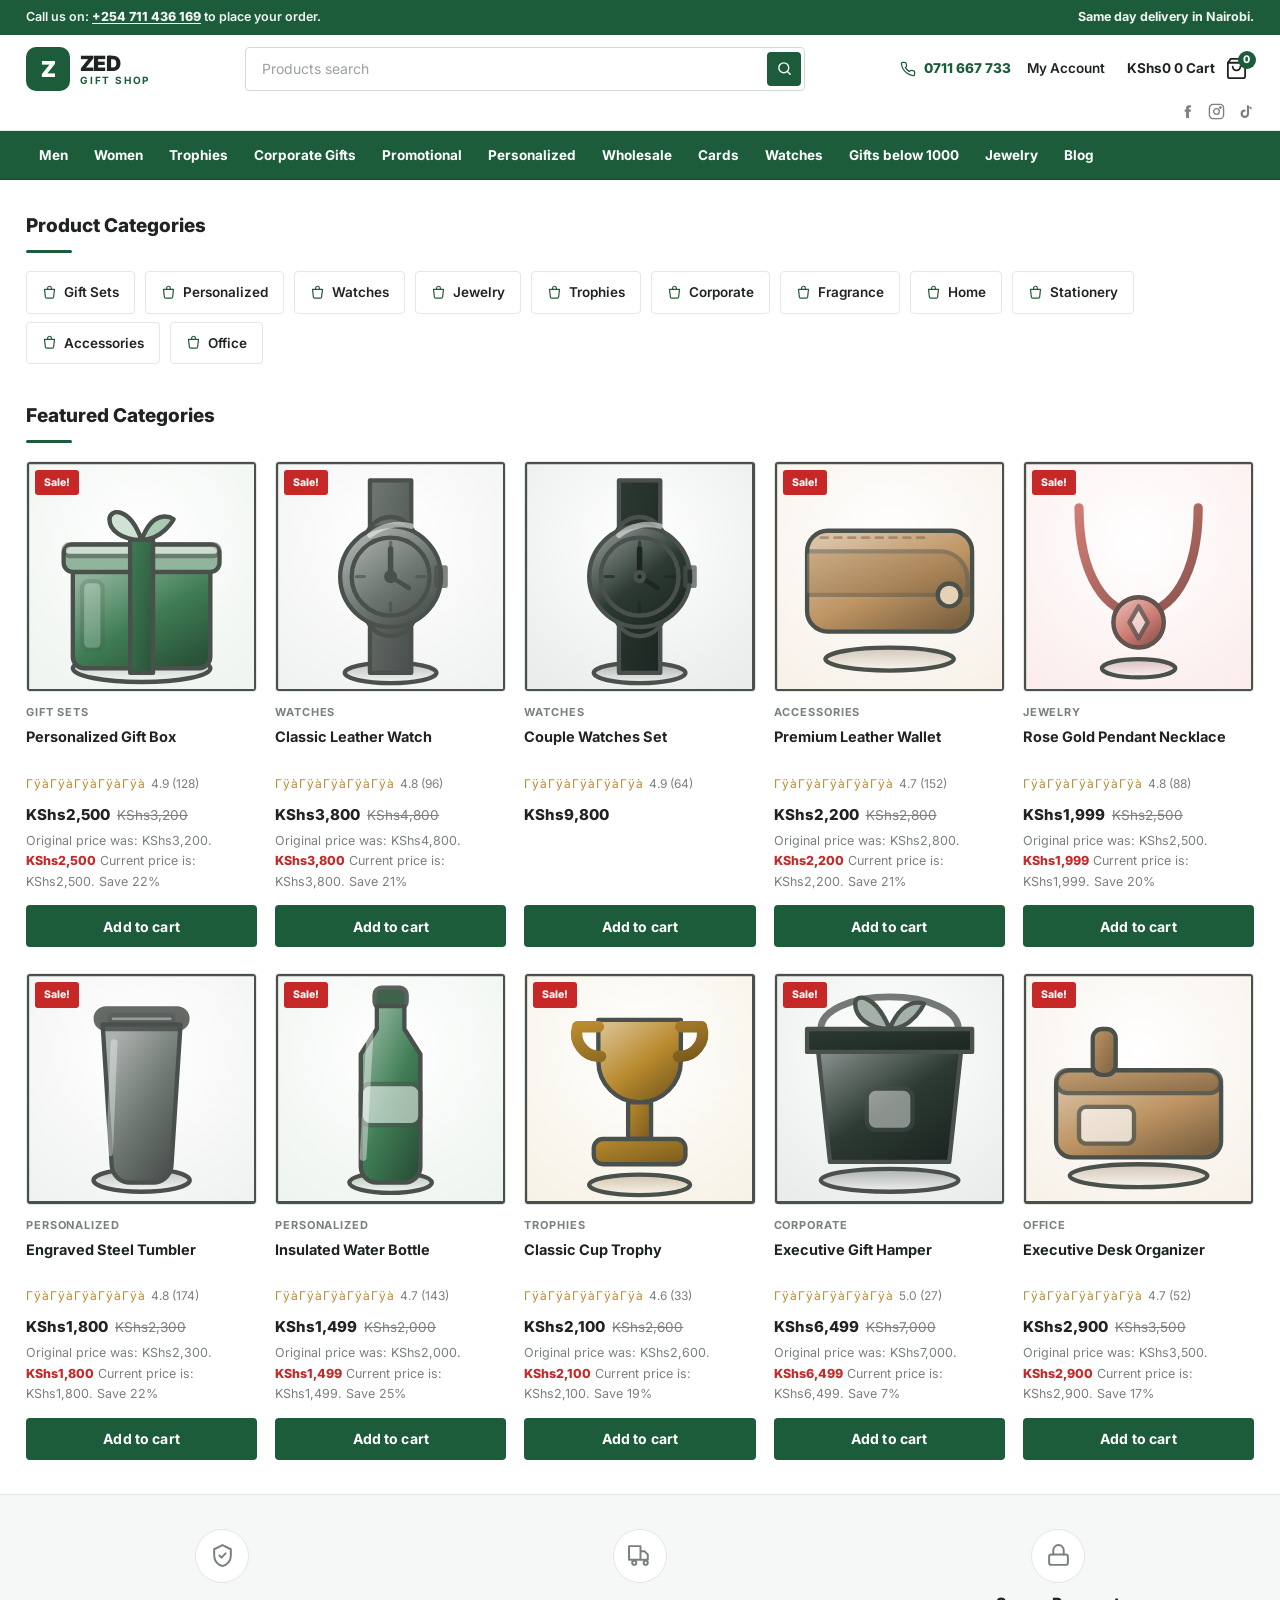
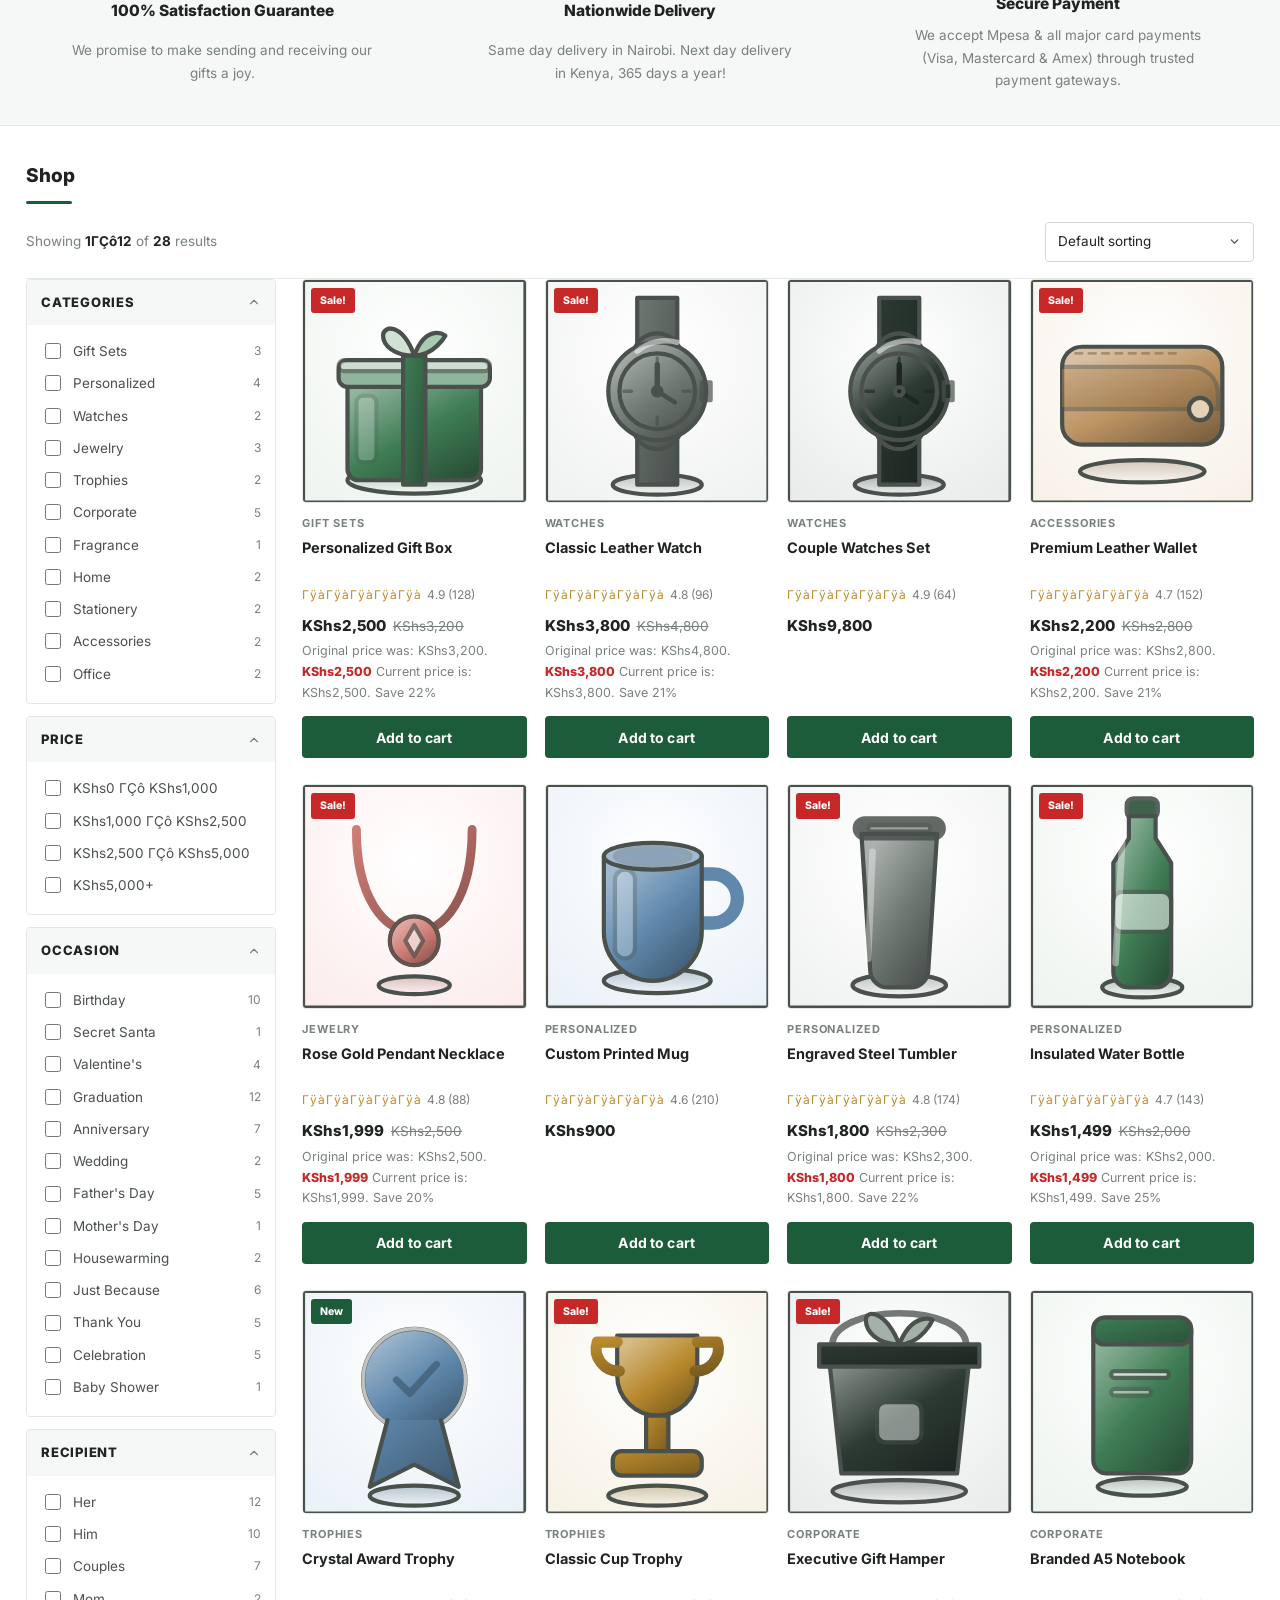
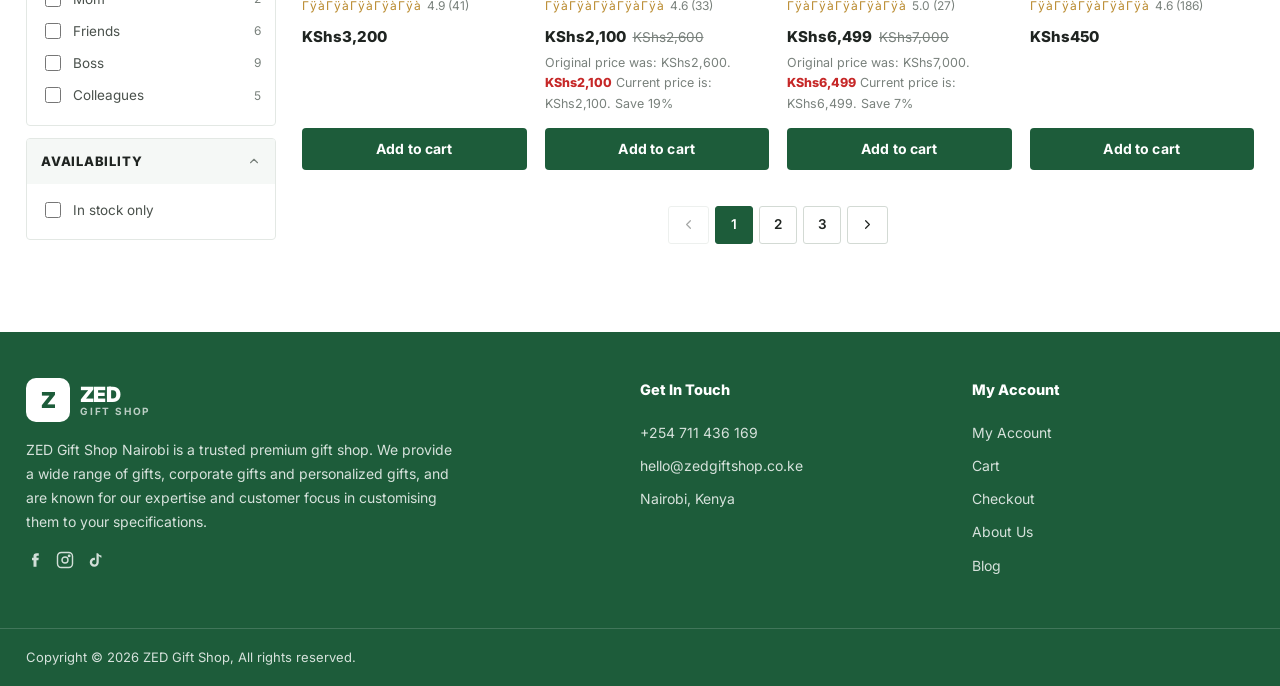
==== index.html @ b7de0ba3 "ZED Gift Shop storefront Static storefront modelled on riogiftshop.com's layout and shopping experie" ====
﻿<!doctype html>
<html lang="en-KE">
<head>
<meta charset="utf-8">
<meta name="viewport" content="width=device-width, initial-scale=1, viewport-fit=cover">
<meta name="theme-color" content="#1d5c3a">
<title>ZED Gift Shop | Gifts That Mean More. | Nairobi Kenya</title>
<meta name="description" content="ZED Gift Shop — premium birthday, wedding, graduation and corporate gifts in Nairobi. Same-day Nairobi delivery, personalized gifts, watches, jewelry and trophies. Easy M-Pesa checkout.">
<meta name="keywords" content="gift shop Kenya, gifts Nairobi, personalized gifts Kenya, birthday gifts Nairobi, corporate gifts Kenya, same-day gifts Nairobi, graduation gifts Kenya, watches Kenya">
<meta name="robots" content="index, follow">
<link rel="canonical" href="https://zedfelix.github.io/zed-gift-shop/">

<meta property="og:type" content="website">
<meta property="og:site_name" content="ZED Gift Shop">
<meta property="og:title" content="ZED Gift Shop | Gifts That Mean More.">
<meta property="og:description" content="Premium gifts for every occasion. Same-day Nairobi delivery, nationwide Kenya delivery, M-Pesa checkout.">
<meta property="og:url" content="https://zedfelix.github.io/zed-gift-shop/">
<meta name="twitter:card" content="summary_large_image">
<meta name="twitter:title" content="ZED Gift Shop | Gifts That Mean More.">
<meta name="twitter:description" content="Premium gifts for every occasion. Same-day Nairobi delivery, nationwide Kenya delivery.">

<link rel="icon" href="data:image/svg+xml,%3Csvg xmlns='http://www.w3.org/2000/svg' viewBox='0 0 64 64'%3E%3Crect width='64' height='64' rx='12' fill='%231d5c3a'/%3E%3Ctext x='32' y='45' font-family='Inter,sans-serif' font-size='34' font-weight='900' fill='%23fff' text-anchor='middle'%3EZ%3C/text%3E%3C/svg%3E">

<script type="application/ld+json">
{
  "@context": "https://schema.org",
  "@type": "Store",
  "name": "ZED Gift Shop",
  "description": "Premium gift shop in Nairobi, Kenya offering birthday, wedding, graduation, corporate and personalized gifts.",
  "url": "https://zedfelix.github.io/zed-gift-shop/",
  "telephone": "+254711436169",
  "email": "hello@zedgiftshop.co.ke",
  "priceRange": "KShs",
  "currenciesAccepted": "KES",
  "paymentAccepted": "M-Pesa, Visa, Mastercard, American Express",
  "address": { "@type": "PostalAddress", "addressLocality": "Nairobi", "addressCountry": "KE" },
  "areaServed": "Kenya",
  "sameAs": [
    "https://www.facebook.com/zedgiftshop",
    "https://www.instagram.com/zedgiftshop",
    "https://www.tiktok.com/@zedgiftshop"
  ]
}
</script>

<link rel="preconnect" href="https://fonts.googleapis.com">
<link rel="preconnect" href="https://fonts.gstatic.com" crossorigin>
<link rel="stylesheet" href="https://fonts.googleapis.com/css2?family=Inter:wght@400;500;600;700;800;900&display=swap">
<link rel="stylesheet" href="zed.css">
</head>
<body>

<a class="skip" href="#main">Skip to content</a>

<!-- ══════════ TOP BAR ══════════ -->
<div class="topbar">
  <div class="topbar__in">
    <p class="topbar__l">Call us on: <a href="tel:+254711436169">+254 711 436 169</a> to place your order.</p>
    <p class="topbar__l topbar__l--r">Same day delivery in Nairobi.</p>
  </div>
</div>

<!-- ══════════ HEADER ══════════ -->
<header class="hdr" id="hdr">
  <div class="hdr__in">
    <a class="logo" href="#main" aria-label="ZED Gift Shop home">
      <span class="logo__mk" aria-hidden="true">Z</span>
      <span class="logo__tx"><b>ZED</b><i>Gift Shop</i></span>
    </a>

    <form class="srch" id="srchForm" role="search" autocomplete="off">
      <label class="sr-only" for="srch">Search products</label>
      <input class="srch__i" id="srch" type="search" placeholder="Products search" aria-expanded="false" aria-controls="sug" role="combobox" aria-autocomplete="list">
      <button class="srch__b" type="submit" aria-label="Search">
        <svg viewBox="0 0 24 24" aria-hidden="true"><circle cx="11" cy="11" r="7"/><path d="m20 20-3.2-3.2"/></svg>
      </button>
      <div class="sug" id="sug" role="listbox" aria-label="Search suggestions"></div>
    </form>

    <div class="hdr__act">
      <a class="hdr__tel" href="tel:+254711436169">
        <svg viewBox="0 0 24 24" aria-hidden="true"><path d="M22 16.9v3a2 2 0 0 1-2.2 2 19.8 19.8 0 0 1-8.6-3.1 19.5 19.5 0 0 1-6-6A19.8 19.8 0 0 1 2.1 4.2 2 2 0 0 1 4.1 2h3a2 2 0 0 1 2 1.7c.1 1 .4 1.9.7 2.8a2 2 0 0 1-.5 2.1L8.1 9.9a16 16 0 0 0 6 6l1.3-1.3a2 2 0 0 1 2.1-.4c.9.3 1.8.6 2.8.7a2 2 0 0 1 1.7 2Z"/></svg>
        <span>0711 667 733</span>
      </a>
      <a class="hdr__acc" href="#account">My Account</a>
      <button class="hdr__cart" id="cartBtn" type="button" aria-label="Open cart">
        <span class="hdr__cart-t"><span id="cartCur">KShs0</span>&nbsp;<span id="cartNum">0</span>&nbsp;Cart</span>
        <span class="hdr__cart-i">
          <svg viewBox="0 0 24 24" aria-hidden="true"><path d="M6 2 3 6v14a2 2 0 0 0 2 2h14a2 2 0 0 0 2-2V6l-3-4Z"/><path d="M3 6h18"/><path d="M16 10a4 4 0 0 1-8 0"/></svg>
          <span class="dot" id="cartDot">0</span>
        </span>
      </button>
      <button class="burger" id="burger" type="button" aria-label="Open menu" aria-expanded="false" aria-controls="drw">
        <svg viewBox="0 0 24 24" aria-hidden="true"><path d="M3 6h18M3 12h18M3 18h18"/></svg>
      </button>
    </div>
  </div>

  <div class="soc">
    <a href="https://www.facebook.com/zedgiftshop" target="_blank" rel="noopener noreferrer" aria-label="Facebook">
      <svg viewBox="0 0 24 24" aria-hidden="true"><path d="M14 9V7.5c0-.8.2-1.2 1.4-1.2H17V3h-2.6C11.2 3 10 4.4 10 6.8V9H8v3.4h2V21h4v-8.6h2.6L17 9Z"/></svg>
    </a>
    <a href="https://www.instagram.com/zedgiftshop" target="_blank" rel="noopener noreferrer" aria-label="Instagram">
      <svg viewBox="0 0 24 24" aria-hidden="true"><rect x="2" y="2" width="20" height="20" rx="5"/><circle cx="12" cy="12" r="4"/><circle cx="17.5" cy="6.5" r="1"/></svg>
    </a>
    <a href="https://www.tiktok.com/@zedgiftshop" target="_blank" rel="noopener noreferrer" aria-label="TikTok">
      <svg viewBox="0 0 24 24" aria-hidden="true"><path d="M16 3a5 5 0 0 0 4.6 3.1v3A8 8 0 0 1 17 6.3V15a6 6 0 1 1-6-6c.3 0 .6 0 .9.1v3.1A2.9 2.9 0 1 0 14 15V3Z"/></svg>
    </a>
  </div>
</header>

<!-- ══════════ NAVIGATION + MEGA MENUS ══════════ -->
<nav class="nav" aria-label="Primary"><div class="nav__in" id="navIn"></div></nav>

<!-- ══════════ MOBILE DRAWER ══════════ -->
<div class="veil" id="veil"></div>
<aside class="drw" id="drw" aria-label="Menu" aria-hidden="true">
  <div class="drw__hd">
    <span class="logo"><span class="logo__mk" aria-hidden="true">Z</span><span class="logo__tx"><b>ZED</b><i>Gift Shop</i></span></span>
    <button class="xbtn" id="drwClose" type="button" aria-label="Close menu"><svg viewBox="0 0 24 24" aria-hidden="true"><path d="M18 6 6 18M6 6l12 12"/></svg></button>
  </div>
  <div class="drw__bd">
    <form class="drw__s" id="drwSrch" role="search" autocomplete="off">
      <input id="drwSrchI" type="search" placeholder="Products search" aria-label="Search products">
      <button type="submit" aria-label="Search"><svg viewBox="0 0 24 24" aria-hidden="true"><circle cx="11" cy="11" r="7"/><path d="m20 20-3.2-3.2"/></svg></button>
    </form>
    <div id="drwNav"></div>
  </div>
</aside>

<main id="main">

  <!-- ══════════ PRODUCT CATEGORIES ══════════ -->
  <section class="wrap cats" aria-labelledby="catsH">
    <h1 class="ttl" id="catsH">Product Categories</h1>
    <ul class="cats__l" id="catList"></ul>
  </section>

  <!-- ══════════ FEATURED CATEGORIES ══════════ -->
  <section class="wrap feat" aria-labelledby="featH">
    <h2 class="ttl" id="featH">Featured Categories</h2>
    <div class="pgrid pgrid--feat" id="featGrid"></div>
  </section>

  <!-- ══════════ VALUE PROPS ══════════ -->
  <section class="props" aria-label="Why shop with ZED">
    <ul class="props__in">
      <li>
        <span class="props__i"><svg viewBox="0 0 24 24" aria-hidden="true"><path d="M12 2 4 6v6c0 5 3.4 9.4 8 10 4.6-.6 8-5 8-10V6Z"/><path d="m9 12 2 2 4-4"/></svg></span>
        <b>100% Satisfaction Guarantee</b>
        <span>We promise to make sending and receiving our gifts a joy.</span>
      </li>
      <li>
        <span class="props__i"><svg viewBox="0 0 24 24" aria-hidden="true"><path d="M1 3h11v13H1zM12 8h4l3 3v5h-7z"/><circle cx="6" cy="19" r="2"/><circle cx="17" cy="19" r="2"/></svg></span>
        <b>Nationwide Delivery</b>
        <span>Same day delivery in Nairobi. Next day delivery in Kenya, 365 days a year!</span>
      </li>
      <li>
        <span class="props__i"><svg viewBox="0 0 24 24" aria-hidden="true"><rect x="3" y="11" width="18" height="10" rx="2"/><path d="M7 11V7a5 5 0 0 1 10 0v4"/></svg></span>
        <b>Secure Payment</b>
        <span>We accept Mpesa &amp; all major card payments (Visa, Mastercard &amp; Amex) through trusted payment gateways.</span>
      </li>
    </ul>
  </section>

  <!-- ══════════ SHOP / CATALOGUE ══════════ -->
  <section class="wrap shop" id="shop" aria-labelledby="shopH">
    <h2 class="ttl" id="shopH">Shop</h2>

    <div class="toolbar">
      <p class="toolbar__c" id="cnt" aria-live="polite">Loading…</p>
      <div class="toolbar__r">
        <label class="sr-only" for="sort">Sort products</label>
        <select class="sel" id="sort">
          <option value="featured">Default sorting</option>
          <option value="popularity">Sort by popularity</option>
          <option value="rating">Sort by average rating</option>
          <option value="new">Sort by latest</option>
          <option value="price-asc">Sort by price: low to high</option>
          <option value="price-desc">Sort by price: high to low</option>
        </select>
      </div>
    </div>

    <div class="shop__b">
      <aside class="side" id="side" aria-label="Product filters"></aside>
      <div class="shop__g">
        <div class="chips" id="chips"></div>
        <div class="pgrid" id="grid" aria-busy="true">
          <div class="sk"></div><div class="sk"></div><div class="sk"></div><div class="sk"></div>
        </div>
        <p class="none" id="none" hidden>No products were found matching your selection.</p>
        <nav class="pager" id="pager" aria-label="Pagination"></nav>
      </div>
    </div>
  </section>
</main>

<!-- ══════════ FOOTER ══════════ -->
<footer class="ftr" id="account">
  <div class="wrap ftr__in">
    <div class="ftr__brand">
      <span class="logo logo--lt"><span class="logo__mk" aria-hidden="true">Z</span><span class="logo__tx"><b>ZED</b><i>Gift Shop</i></span></span>
      <p>ZED Gift Shop Nairobi is a trusted premium gift shop. We provide a wide range of gifts, corporate gifts and personalized gifts, and are known for our expertise and customer focus in customising them to your specifications.</p>
      <div class="ftr__soc">
        <a href="https://www.facebook.com/zedgiftshop" target="_blank" rel="noopener noreferrer" aria-label="Facebook"><svg viewBox="0 0 24 24" aria-hidden="true"><path d="M14 9V7.5c0-.8.2-1.2 1.4-1.2H17V3h-2.6C11.2 3 10 4.4 10 6.8V9H8v3.4h2V21h4v-8.6h2.6L17 9Z"/></svg></a>
        <a href="https://www.instagram.com/zedgiftshop" target="_blank" rel="noopener noreferrer" aria-label="Instagram"><svg viewBox="0 0 24 24" aria-hidden="true"><rect x="2" y="2" width="20" height="20" rx="5"/><circle cx="12" cy="12" r="4"/><circle cx="17.5" cy="6.5" r="1"/></svg></a>
        <a href="https://www.tiktok.com/@zedgiftshop" target="_blank" rel="noopener noreferrer" aria-label="TikTok"><svg viewBox="0 0 24 24" aria-hidden="true"><path d="M16 3a5 5 0 0 0 4.6 3.1v3A8 8 0 0 1 17 6.3V15a6 6 0 1 1-6-6c.3 0 .6 0 .9.1v3.1A2.9 2.9 0 1 0 14 15V3Z"/></svg></a>
      </div>
    </div>

    <div class="ftr__col">
      <h3>Get In Touch</h3>
      <ul>
        <li><a href="tel:+254711436169">+254 711 436 169</a></li>
        <li><a href="mailto:hello@zedgiftshop.co.ke">hello@zedgiftshop.co.ke</a></li>
        <li>Nairobi, Kenya</li>
      </ul>
    </div>

    <div class="ftr__col">
      <h3>My Account</h3>
      <ul>
        <li><a href="#account">My Account</a></li>
        <li><a href="#shop" data-open="cart">Cart</a></li>
        <li><a href="#checkout">Checkout</a></li>
        <li><a href="#about">About Us</a></li>
        <li><a href="#blog">Blog</a></li>
      </ul>
    </div>
  </div>
  <div class="wrap ftr__bot">
    <p>Copyright © 2026 ZED Gift Shop, All rights reserved.</p>
  </div>
</footer>

<!-- ══════════ CART ══════════ -->
<div class="veil" id="cVeil"></div>
<aside class="pnl" id="cart" aria-label="Shopping cart" aria-hidden="true">
  <div class="pnl__hd"><h2>Your cart <span id="cartHd">0</span></h2>
    <button class="xbtn" id="cartClose" type="button" aria-label="Close cart"><svg viewBox="0 0 24 24" aria-hidden="true"><path d="M18 6 6 18M6 6l12 12"/></svg></button>
  </div>
  <div class="pnl__bd" id="cartBody"></div>
  <div class="pnl__ft" id="cartFoot" hidden>
    <dl class="sum">
      <div><dt>Subtotal</dt><dd id="sSub">KShs0</dd></div>
      <div><dt>Delivery</dt><dd id="sDel">—</dd></div>
      <div><dt>Total</dt><dd id="sTot">KShs0</dd></div>
    </dl>
    <a class="abtn abtn--full" href="#checkout" id="toCheckout">Proceed to checkout</a>
  </div>
</aside>

<!-- ══════════ WISHLIST ══════════ -->
<aside class="pnl" id="wishPanel" aria-label="Wishlist" aria-hidden="true">
  <div class="pnl__hd"><h2>Wishlist <span id="wishHd">0</span></h2>
    <button class="xbtn" id="wishClose" type="button" aria-label="Close wishlist"><svg viewBox="0 0 24 24" aria-hidden="true"><path d="M18 6 6 18M6 6l12 12"/></svg></button>
  </div>
  <div class="pnl__bd" id="wishBody"></div>
</aside>

<!-- ══════════ QUICK VIEW ══════════ -->
<div class="modal" id="modal" role="dialog" aria-modal="true" aria-labelledby="pvH" aria-hidden="true">
  <div class="modal__v" data-x></div>
  <div class="modal__b">
    <button class="xbtn modal__x" type="button" data-x aria-label="Close"><svg viewBox="0 0 24 24" aria-hidden="true"><path d="M18 6 6 18M6 6l12 12"/></svg></button>
    <div id="pv"></div>
  </div>
</div>

<button class="fab" id="fab" type="button">
  <svg viewBox="0 0 24 24" aria-hidden="true"><path d="M6 2 3 6v14a2 2 0 0 0 2 2h14a2 2 0 0 0 2-2V6l-3-4Z"/><path d="M3 6h18"/><path d="M16 10a4 4 0 0 1-8 0"/></svg>
  <span id="fabTxt">Cart</span>
</button>

<nav class="tabs" aria-label="Quick navigation">
  <a class="tabs__i is-on" href="#shop">
    <svg viewBox="0 0 24 24" aria-hidden="true"><path d="M6 2 3 6v14a2 2 0 0 0 2 2h14a2 2 0 0 0 2-2V6l-3-4Z"/><path d="M3 6h18"/><path d="M16 10a4 4 0 0 1-8 0"/></svg>Shop
  </a>
  <button class="tabs__i" id="tabFind" type="button">
    <svg viewBox="0 0 24 24" aria-hidden="true"><circle cx="11" cy="11" r="7"/><path d="m20 20-3.2-3.2"/></svg>Search
  </button>
  <button class="tabs__i" id="tabWish" type="button">
    <svg viewBox="0 0 24 24" aria-hidden="true"><path d="M20.8 5.6a5 5 0 0 0-7.1 0L12 7.3l-1.7-1.7a5 5 0 1 0-7.1 7.1l8.8 8.8 8.8-8.8a5 5 0 0 0 0-7.1Z"/></svg>Wishlist
    <span class="tabs__n" id="tabWishN" hidden>0</span>
  </button>
  <button class="tabs__i" id="tabCart" type="button">
    <svg viewBox="0 0 24 24" aria-hidden="true"><path d="M6 2 3 6v14a2 2 0 0 0 2 2h14a2 2 0 0 0 2-2V6l-3-4Z"/><path d="M3 6h18"/><path d="M16 10a4 4 0 0 1-8 0"/></svg>Cart
    <span class="tabs__n" id="tabCartN" hidden>0</span>
  </button>
</nav>

<div class="toasts" id="toasts" aria-live="polite"></div>

<script src="zed.js" defer></script>
</body>
</html>
---- zed.css ----
﻿/* ==========================================================================
   ZED GIFT SHOP — storefront
   Layout and shopping experience modelled on riogiftshop.com.
   ZED keeps its own logo, name, palette and product data.
   ========================================================================== */

/* ---------- TOKENS ------------------------------------------------------ */
:root {
  --green: #1d5c3a;
  --green-d: #164a2e;
  --ink: #1f2421;
  --body: #4a514c;
  --muted: #79817c;
  --line: #e3e8e4;
  --line-2: #d3dad4;
  --bg: #ffffff;
  --soft: #f5f8f6;
  --sale: #c62828;
  --gold: #b98a2e;

  --gut: 26px;
  --max: 1500px;
  --t: 190ms cubic-bezier(0.16, 1, 0.3, 1);
}

/* ---------- BASE -------------------------------------------------------- */
*, *::before, *::after { box-sizing: border-box; }
html { scroll-behavior: smooth; scroll-padding-top: 120px; -webkit-text-size-adjust: 100%; }
body {
  margin: 0; background: var(--bg); color: var(--body);
  font-family: Inter, "Segoe UI", system-ui, -apple-system, sans-serif;
  font-size: 15px; line-height: 1.65;
  -webkit-font-smoothing: antialiased; -moz-osx-font-smoothing: grayscale;
  overflow-x: hidden;
}
body.lock { overflow: hidden; }
svg { display: block; fill: none; stroke: currentColor; stroke-width: 1.9; stroke-linecap: round; stroke-linejoin: round; }
button, input, select { font: inherit; color: inherit; }
button { cursor: pointer; border: 0; background: none; }
a { color: inherit; text-decoration: none; }
ul, ol { margin: 0; padding: 0; list-style: none; }
h1, h2, h3, p, dl, dd { margin: 0; }
img { max-width: 100%; display: block; }
[hidden] { display: none !important; }

:focus-visible { outline: 2px solid var(--green); outline-offset: 2px; }
.sr-only { position: absolute; width: 1px; height: 1px; padding: 0; margin: -1px; overflow: hidden; clip: rect(0 0 0 0); white-space: nowrap; border: 0; }
.skip { position: fixed; left: 12px; top: -80px; z-index: 300; background: var(--green); color: #fff; padding: 11px 18px; border-radius: 0 0 6px 6px; font-weight: 700; transition: top var(--t); }
.skip:focus { top: 0; }

.wrap { width: 100%; max-width: var(--max); margin-inline: auto; padding-inline: var(--gut); }

.ttl { font-size: 19px; font-weight: 800; color: var(--ink); margin-bottom: 18px; position: relative; padding-bottom: 12px; }
.ttl::after { content: ""; position: absolute; left: 0; bottom: 0; width: 46px; height: 3px; border-radius: 2px; background: var(--green); }

/* ---------- BUTTONS ----------------------------------------------------- */
.abtn {
  display: inline-flex; align-items: center; justify-content: center; gap: 8px;
  min-height: 42px; padding: 0 20px; border-radius: 4px;
  background: var(--green); color: #fff;
  font-size: 14px; font-weight: 700; letter-spacing: 0.01em;
  transition: background var(--t), transform var(--t);
}
.abtn:hover { background: var(--green-d); }
.abtn:active { transform: translateY(1px); }
.abtn--full { width: 100%; }
.abtn--line { background: transparent; color: var(--ink); border: 1px solid var(--line-2); }
.abtn--line:hover { border-color: var(--green); color: var(--green); background: transparent; }
.abtn--sm { min-height: 36px; padding: 0 14px; font-size: 13px; }
.abtn--dark { background: var(--ink); }
.abtn--dark:hover { background: #000; }

.xbtn { display: grid; place-items: center; width: 38px; height: 38px; border-radius: 50%; color: var(--ink); border: 1px solid var(--line); transition: background var(--t); }
.xbtn:hover { background: var(--soft); }
.xbtn svg { width: 18px; height: 18px; }

/* ---------- TOP BAR ----------------------------------------------------- */
.topbar { background: var(--green); color: #fff; }
.topbar__in {
  max-width: var(--max); margin-inline: auto; padding: 7px var(--gut);
  display: flex; flex-wrap: wrap; align-items: center; justify-content: space-between; gap: 4px 18px;
}
.topbar__l { font-size: 12.5px; font-weight: 600; color: rgba(255, 255, 255, 0.94); }
.topbar__l a { font-weight: 800; text-decoration: underline; text-underline-offset: 2px; }
.topbar__l--r { font-weight: 700; }

/* ---------- HEADER ------------------------------------------------------ */
.hdr { position: sticky; top: 0; z-index: 70; background: #fff; border-bottom: 1px solid var(--line); transition: box-shadow var(--t); }
.hdr.is-stuck { box-shadow: 0 6px 22px rgba(31, 36, 33, 0.09); }
.hdr__in { max-width: var(--max); margin-inline: auto; padding: 12px var(--gut); display: flex; align-items: center; gap: 22px; }

.logo { display: inline-flex; align-items: center; gap: 10px; flex-shrink: 0; }
.logo__mk { display: grid; place-items: center; width: 44px; height: 44px; border-radius: 10px; background: var(--green); color: #fff; font-size: 22px; font-weight: 900; letter-spacing: -0.03em; }
.logo__tx { display: grid; line-height: 1.1; }
.logo__tx b { font-size: 21px; font-weight: 900; letter-spacing: -0.035em; color: var(--ink); }
.logo__tx i { font-style: normal; font-size: 10px; font-weight: 700; letter-spacing: 0.18em; text-transform: uppercase; color: var(--green); }
.logo--lt .logo__mk { background: #fff; color: var(--green); }
.logo--lt .logo__tx b { color: #fff; }
.logo--lt .logo__tx i { color: rgba(255, 255, 255, 0.7); }

.srch { position: relative; flex: 1; max-width: 560px; margin-inline: auto; display: flex; align-items: center; }
.srch__i { width: 100%; height: 44px; padding: 0 46px 0 16px; border: 1px solid var(--line-2); border-radius: 4px; background: #fff; font-size: 14px; outline: none; transition: border-color var(--t), box-shadow var(--t); }
.srch__i:focus { border-color: var(--green); box-shadow: 0 0 0 3px rgba(29, 92, 58, 0.1); }
.srch__i::placeholder { color: #9aa29d; }
.srch__b { position: absolute; right: 4px; display: grid; place-items: center; width: 34px; height: 34px; border-radius: 4px; background: var(--green); color: #fff; transition: background var(--t); }
.srch__b:hover { background: var(--green-d); }
.srch__b svg { width: 17px; height: 17px; }

.sug {
  position: absolute; top: calc(100% + 6px); left: 0; right: 0; z-index: 80;
  background: #fff; border: 1px solid var(--line); border-radius: 6px;
  box-shadow: 0 16px 44px rgba(31, 36, 33, 0.14);
  padding: 6px; display: none; max-height: 62vh; overflow-y: auto;
}
.sug.on { display: block; }
.sug__l { padding: 8px 10px 4px; font-size: 10.5px; font-weight: 800; letter-spacing: 0.12em; text-transform: uppercase; color: var(--muted); }
.sug__i { display: flex; align-items: center; gap: 11px; width: 100%; padding: 8px 10px; border-radius: 4px; text-align: left; transition: background var(--t); }
.sug__i:hover { background: var(--soft); }
.sug__art { width: 38px; height: 38px; border-radius: 4px; overflow: hidden; background: var(--soft); flex-shrink: 0; display: grid; place-items: center; }
.sug__art svg { width: 100%; height: 100%; }
.sug__n { display: block; font-size: 13.5px; font-weight: 600; color: var(--ink); }
.sug__s { display: block; font-size: 11.5px; color: var(--muted); }
.sug__p { margin-left: auto; font-size: 13px; font-weight: 700; color: var(--green); white-space: nowrap; }
.sug__none { padding: 18px 12px; text-align: center; color: var(--muted); font-size: 13.5px; }

.hdr__act { display: flex; align-items: center; gap: 16px; flex-shrink: 0; }
.hdr__tel { display: none; align-items: center; gap: 8px; font-size: 13.5px; font-weight: 800; color: var(--green); }
.hdr__tel svg { width: 16px; height: 16px; }
.hdr__acc { font-size: 13.5px; font-weight: 600; color: var(--ink); }
.hdr__acc:hover { color: var(--green); }
.hdr__cart { display: flex; align-items: center; gap: 10px; }
.hdr__cart-t { font-size: 13.5px; font-weight: 700; color: var(--ink); white-space: nowrap; }
.hdr__cart-i { position: relative; display: grid; place-items: center; }
.hdr__cart-i svg { width: 23px; height: 23px; color: var(--ink); }
.hdr__cart-i .dot { position: absolute; top: -6px; right: -8px; min-width: 18px; height: 18px; padding: 0 4px; border-radius: 9px; background: var(--green); color: #fff; font-size: 10.5px; font-weight: 800; display: grid; place-items: center; }
.hdr__cart:hover .hdr__cart-t, .hdr__cart:hover .hdr__cart-i svg { color: var(--green); }
@media (min-width: 1080px) { .hdr__tel { display: inline-flex; } }

.burger { display: grid; place-items: center; width: 40px; height: 40px; color: var(--ink); }
.burger svg { width: 23px; height: 23px; }
@media (min-width: 1024px) { .burger { display: none; } }
@media (max-width: 720px) { .hdr__acc, .hdr__cart-t { display: none; } }

/* social strip */
.soc { display: flex; justify-content: flex-end; gap: 12px; padding: 0 var(--gut) 10px; }
.soc a { color: var(--muted); transition: color var(--t); }
.soc a:hover { color: var(--green); }
.soc svg { width: 17px; height: 17px; }
.soc a:nth-child(1) svg, .soc a:nth-child(3) svg { fill: currentColor; stroke: none; }
@media (max-width: 720px) { .soc { justify-content: center; } }

/* ---------- NAVIGATION + MEGA MENU --------------------------------------- */
.nav { background: var(--green); border-bottom: 1px solid var(--green-d); }
.nav__in { max-width: var(--max); margin-inline: auto; padding: 0 var(--gut); display: none; align-items: stretch; }
@media (min-width: 1024px) { .nav__in { display: flex; } }

.nitem { position: relative; }
.nlink { display: inline-flex; align-items: center; gap: 5px; padding: 13px 13px; color: #fff; font-size: 13.5px; font-weight: 700; white-space: nowrap; transition: background var(--t); }
.nlink:hover, .nitem.on .nlink { background: var(--green-d); }

.mega {
  position: absolute; top: 100%; left: 0; z-index: 90;
  min-width: 900px; padding: 22px 24px;
  background: #fff; border: 1px solid var(--line); border-top: 0;
  box-shadow: 0 20px 50px rgba(31, 36, 33, 0.16);
  display: grid; grid-template-columns: 1fr 240px; gap: 26px;
  opacity: 0; transform: translateY(-6px);
  transition: opacity var(--t), transform var(--t);
}
.nitem.on .mega { opacity: 1; transform: none; }
/* display keeps a closed panel inert; visibility would inherit onto its text */
.nitem:not(.on) .mega { display: none; }
.mega__cols { display: grid; grid-template-columns: repeat(4, 1fr); gap: 22px; }
.mega__h { font-size: 12.5px; font-weight: 800; letter-spacing: 0.06em; text-transform: uppercase; color: var(--green); margin: 0 0 10px; padding-bottom: 7px; border-bottom: 1px solid var(--line); }
.mega__c a { display: block; padding: 4px 0; font-size: 13.5px; font-weight: 500; color: var(--body); transition: color var(--t), padding-left var(--t); }
.mega__c a:hover { color: var(--green); padding-left: 5px; }
.mega__feat { border-left: 1px solid var(--line); padding-left: 22px; }
.mega__badge { display: inline-block; padding: 3px 9px; border-radius: 3px; background: var(--sale); color: #fff; font-size: 10.5px; font-weight: 800; }
.mega__img { margin: 9px 0; border-radius: 5px; overflow: hidden; background: var(--soft); aspect-ratio: 1; }
.mega__img svg { width: 100%; height: 100%; }
.mega__t { font-size: 13.5px; font-weight: 700; color: var(--ink); line-height: 1.4; }
.mega__p { font-size: 13px; font-weight: 700; color: var(--green); margin-top: 5px; }
.mega__p s { color: var(--muted); font-weight: 500; margin-right: 6px; }
.mega__feat .abtn { width: 100%; margin-top: 11px; }

/* ---------- DRAWER ------------------------------------------------------ */
.veil { position: fixed; inset: 0; z-index: 95; background: rgba(31, 36, 33, 0.5); opacity: 0; visibility: hidden; transition: opacity var(--t), visibility var(--t); }
.veil.on { opacity: 1; visibility: visible; }
.drw, .pnl { position: fixed; top: 0; bottom: 0; z-index: 100; background: #fff; display: flex; flex-direction: column; transition: transform 300ms cubic-bezier(0.16, 1, 0.3, 1); }
.drw { left: 0; width: min(86vw, 350px); transform: translateX(-102%); border-right: 1px solid var(--line); }
.pnl { right: 0; width: min(94vw, 410px); transform: translateX(102%); border-left: 1px solid var(--line); }
.drw.on, .pnl.on { transform: none; }
.drw__hd, .pnl__hd { display: flex; align-items: center; justify-content: space-between; gap: 12px; padding: 14px 16px; border-bottom: 1px solid var(--line); flex-shrink: 0; }
.pnl__hd h2 { font-size: 17px; font-weight: 800; color: var(--ink); }
.pnl__hd h2 span { color: var(--muted); }
.drw__bd, .pnl__bd { flex: 1; overflow-y: auto; padding: 14px 16px; }
.pnl__ft { border-top: 1px solid var(--line); padding: 16px; background: var(--soft); flex-shrink: 0; }

.drw__s { position: relative; display: flex; margin-bottom: 14px; }
.drw__s input { flex: 1; height: 42px; padding: 0 14px; border: 1px solid var(--line-2); border-radius: 4px; outline: none; font-size: 14px; }
.drw__s button { position: absolute; right: 4px; top: 4px; display: grid; place-items: center; width: 34px; height: 34px; border-radius: 4px; background: var(--green); color: #fff; }
.drw__s svg { width: 17px; height: 17px; }

.acc { border-bottom: 1px solid var(--line); }
.acc__t { display: flex; align-items: center; justify-content: space-between; width: 100%; padding: 13px 2px; font-size: 14.5px; font-weight: 700; color: var(--ink); text-align: left; }
.acc__t svg { width: 15px; height: 15px; color: var(--muted); transition: transform var(--t); }
.acc.on .acc__t svg { transform: rotate(180deg); }
.acc__p { display: grid; grid-template-rows: 0fr; transition: grid-template-rows 260ms; }
.acc.on .acc__p { grid-template-rows: 1fr; }
.acc__i { overflow: hidden; }
.acc__i a { display: block; padding: 7px 8px; font-size: 14px; border-radius: 3px; }
.acc__i a:hover { background: var(--soft); color: var(--green); }

/* ---------- CATEGORY BAND ----------------------------------------------- */
.cats { padding-top: 30px; padding-bottom: 6px; }
.cats__l { display: flex; flex-wrap: wrap; gap: 8px 10px; }
.cats__l a { display: inline-flex; align-items: center; gap: 7px; padding: 9px 15px; border: 1px solid var(--line); border-radius: 4px; background: #fff; font-size: 13.5px; font-weight: 600; color: var(--ink); transition: border-color var(--t), color var(--t), background var(--t); }
.cats__l a:hover { border-color: var(--green); color: var(--green); }
.cats__l a.on { background: var(--green); border-color: var(--green); color: #fff; }
.cats__l svg { width: 15px; height: 15px; color: var(--green); }
.cats__l a.on svg { color: #fff; }

/* ---------- FEATURED / PRODUCT GRID -------------------------------------- */
.feat { padding-top: 30px; padding-bottom: 34px; }
.pgrid { display: grid; gap: 26px 18px; grid-template-columns: repeat(2, minmax(0, 1fr)); }
@media (min-width: 640px) { .pgrid { grid-template-columns: repeat(3, minmax(0, 1fr)); } }
@media (min-width: 1024px) { .pgrid { grid-template-columns: repeat(4, minmax(0, 1fr)); } }
@media (min-width: 1400px) { .pgrid { grid-template-columns: repeat(5, minmax(0, 1fr)); } }
.pgrid--feat { grid-template-columns: repeat(2, minmax(0, 1fr)); }
@media (min-width: 640px) { .pgrid--feat { grid-template-columns: repeat(3, minmax(0, 1fr)); } }
@media (min-width: 1024px) { .pgrid--feat { grid-template-columns: repeat(5, minmax(0, 1fr)); } }

.pcard { display: flex; flex-direction: column; position: relative; }
.pcard__media { position: relative; border: 1px solid var(--line); border-radius: 4px; overflow: hidden; background: #fff; aspect-ratio: 1; }
.pcard__media svg { width: 100%; height: 100%; transition: transform 420ms ease; }
.pcard:hover .pcard__media svg { transform: scale(1.05); }
.pcard__tags { position: absolute; top: 8px; left: 8px; z-index: 2; display: grid; gap: 5px; justify-items: start; }
.pcard__tag { padding: 4px 9px; border-radius: 3px; background: var(--sale); color: #fff; font-size: 10.5px; font-weight: 800; }
.pcard__tag--new { background: var(--green); }
.pcard__tag--out { background: var(--muted); }
.pcard__heart { position: absolute; top: 8px; right: 8px; z-index: 2; display: grid; place-items: center; width: 34px; height: 34px; border-radius: 50%; background: rgba(255, 255, 255, 0.94); border: 1px solid var(--line); color: var(--muted); opacity: 0; transition: opacity var(--t), color var(--t), transform var(--t); }
.pcard:hover .pcard__heart, .pcard__heart:focus-visible, .pcard__heart.on { opacity: 1; }
.pcard__heart:hover { transform: scale(1.08); color: var(--sale); }
.pcard__heart.on { color: var(--sale); }
.pcard__heart.on svg { fill: currentColor; }
.pcard__heart svg { width: 17px; height: 17px; }

.pcard__b { padding-top: 11px; display: flex; flex-direction: column; flex: 1; }
.pcard__c { font-size: 11px; font-weight: 700; letter-spacing: 0.08em; text-transform: uppercase; color: var(--muted); }
.pcard__t { margin-top: 6px; font-size: 14.5px; font-weight: 700; line-height: 1.4; color: var(--ink); min-height: 2.8em; display: -webkit-box; -webkit-line-clamp: 2; -webkit-box-orient: vertical; overflow: hidden; }
.pcard__t a:hover { color: var(--green); }
.pcard__r { display: flex; align-items: center; gap: 5px; margin-top: 6px; font-size: 12px; color: var(--muted); }
.stars { color: var(--gold); letter-spacing: 1px; }
.pcard__p { margin-top: 9px; font-size: 15px; color: var(--ink); }
.pcard__p b { font-weight: 800; }
.pcard__p s { margin-left: 7px; color: var(--muted); font-size: 13.5px; }
.pcard__p em { display: block; margin-top: 3px; font-style: normal; font-size: 12.5px; color: var(--muted); }
.pcard__p em b { color: var(--sale); font-weight: 800; }
.pcard__act { margin-top: auto; padding-top: 13px; }
.pcard__act .abtn { width: 100%; }
.pcard__out { font-size: 13px; color: var(--muted); }

.pcard__quick { position: absolute; left: 8px; right: 8px; top: 8px; z-index: 3; display: flex; gap: 6px; opacity: 0; transform: translateY(-6px); transition: opacity var(--t), transform var(--t); }
.pcard:hover .pcard__quick, .pcard:focus-within .pcard__quick { opacity: 1; transform: none; }
.pcard__quick .abtn { flex: 1; min-height: 34px; padding: 0 8px; font-size: 12px; background: rgba(255, 255, 255, 0.95); color: var(--ink); border: 1px solid var(--line); }
.pcard__quick .abtn:hover { background: var(--green); color: #fff; border-color: var(--green); }

/* ---------- VALUE PROPS ------------------------------------------------- */
.props { background: var(--soft); border-block: 1px solid var(--line); }
.props__in { max-width: var(--max); margin-inline: auto; padding: 34px var(--gut); display: grid; gap: 26px; grid-template-columns: repeat(auto-fit, minmax(240px, 1fr)); }
.props__in li { display: grid; justify-items: center; text-align: center; gap: 8px; }
.props__i { display: grid; place-items: center; width: 54px; height: 54px; border-radius: 50%; background: #fff; border: 1px solid var(--line); color: var(--green); }
.props__i svg { width: 25px; height: 25px; }
.props__in b { font-size: 15.5px; font-weight: 800; color: var(--ink); }
.props__in span { font-size: 13.5px; color: var(--muted); max-width: 34ch; }

/* ---------- SHOP TOOLBAR + SIDEBAR -------------------------------------- */
.shop { padding-top: 34px; padding-bottom: 60px; }
.toolbar { display: flex; align-items: center; gap: 14px; flex-wrap: wrap; padding-bottom: 16px; border-bottom: 1px solid var(--line); }
.toolbar__c { font-size: 13.5px; color: var(--muted); }
.toolbar__c b { color: var(--ink); font-weight: 700; }
.toolbar__r { margin-left: auto; display: flex; align-items: center; gap: 10px; }
.sel {
  height: 40px; padding: 0 36px 0 12px; border: 1px solid var(--line-2); border-radius: 4px;
  background: #fff; font-size: 13.5px; color: var(--ink); -webkit-appearance: none; appearance: none;
  background-image: url("data:image/svg+xml;utf8,<svg xmlns='http://www.w3.org/2000/svg' width='13' height='13' viewBox='0 0 24 24' fill='none' stroke='%234a514c' stroke-width='2.4' stroke-linecap='round'><path d='m6 9 6 6 6-6'/></svg>");
  background-repeat: no-repeat; background-position: right 12px center;
}
.chips { display: flex; flex-wrap: wrap; gap: 7px; margin-bottom: 16px; }
.chips:empty { display: none; }
.chip { display: inline-flex; align-items: center; gap: 6px; padding: 5px 11px; background: var(--soft); border: 1px solid var(--line); border-radius: 3px; font-size: 12.5px; font-weight: 600; color: var(--ink); }
.chip button { color: var(--muted); font-size: 15px; line-height: 1; }
.chip button:hover { color: var(--sale); }

.shop__b { display: grid; gap: 26px; }
@media (min-width: 1024px) { .shop__b { grid-template-columns: 250px 1fr; align-items: start; } }

.side { display: none; }
.side.on { display: block; }
@media (min-width: 1024px) { .side { display: block; position: sticky; top: 118px; } }

.fset { border: 1px solid var(--line); border-radius: 4px; margin-bottom: 12px; overflow: hidden; }
.fset__t { display: flex; align-items: center; justify-content: space-between; width: 100%; padding: 12px 14px; background: var(--soft); font-size: 13px; font-weight: 800; letter-spacing: 0.06em; text-transform: uppercase; color: var(--ink); }
.fset__t svg { width: 14px; height: 14px; color: var(--muted); transition: transform var(--t); }
.fset.open .fset__t svg { transform: rotate(180deg); }
.fset__p { display: grid; grid-template-rows: 1fr; }
.fset:not(.open) .fset__p { grid-template-rows: 0fr; }
.fset__i { overflow: hidden; }
.fset__i > div { padding: 10px 14px 13px; }
.fopt { display: flex; align-items: center; gap: 9px; padding: 5px 0; font-size: 13.5px; cursor: pointer; color: var(--body); }
.fopt input { width: 16px; height: 16px; accent-color: var(--green); flex-shrink: 0; }
.fopt:hover { color: var(--green); }
.fopt span { margin-left: auto; font-size: 12px; color: var(--muted); }

.none { padding: 44px 0; text-align: center; color: var(--muted); }
.sk { height: 360px; border: 1px solid var(--line); border-radius: 4px; background: var(--soft); position: relative; overflow: hidden; }
.sk::after { content: ""; position: absolute; inset: 0; background: linear-gradient(90deg, transparent, rgba(255, 255, 255, 0.7), transparent); animation: sweep 1.4s infinite; }

/* ---------- PAGINATION -------------------------------------------------- */
.pager { display: flex; flex-wrap: wrap; gap: 6px; justify-content: center; margin-top: 36px; }
.pager button, .pager span { min-width: 38px; height: 38px; padding: 0 12px; display: inline-flex; align-items: center; justify-content: center; border: 1px solid var(--line-2); border-radius: 3px; background: #fff; font-size: 13.5px; font-weight: 600; color: var(--ink); }
.pager button:hover:not(:disabled) { border-color: var(--green); color: var(--green); }
.pager button:disabled { opacity: 0.4; cursor: default; }
.pager .on { background: var(--green); border-color: var(--green); color: #fff; }
.pager svg { width: 15px; height: 15px; }
.pager .gap { border-color: transparent; }

/* ---------- FOOTER ------------------------------------------------------ */
.ftr { background: var(--green); color: rgba(255, 255, 255, 0.82); margin-top: 20px; }
.ftr__in { display: grid; gap: 34px; padding-block: 46px; grid-template-columns: 1fr; }
@media (min-width: 780px) { .ftr__in { grid-template-columns: 2fr 1fr 1fr; gap: 50px; } }
.ftr__brand p { margin-top: 16px; font-size: 14px; line-height: 1.7; max-width: 48ch; }
.ftr__soc { display: flex; gap: 12px; margin-top: 18px; }
.ftr__soc a { color: rgba(255, 255, 255, 0.8); transition: color var(--t); }
.ftr__soc a:hover { color: #fff; }
.ftr__soc svg { width: 18px; height: 18px; fill: currentColor; stroke: none; }
.ftr__soc a:nth-child(2) svg { fill: none; stroke: currentColor; }
.ftr__col h3 { font-size: 14.5px; font-weight: 800; color: #fff; margin-bottom: 14px; }
.ftr__col li { padding: 5px 0; font-size: 14px; }
.ftr__col a:hover { color: #fff; }
.ftr__bot { padding-block: 18px; border-top: 1px solid rgba(255, 255, 255, 0.16); font-size: 13px; }

/* ---------- CART / WISHLIST LINES ---------------------------------------- */
.line { display: grid; grid-template-columns: 76px 1fr; gap: 12px; padding-bottom: 14px; margin-bottom: 14px; border-bottom: 1px solid var(--line); }
.line:last-child { border-bottom: 0; margin-bottom: 0; }
.line__img { border: 1px solid var(--line); border-radius: 4px; overflow: hidden; aspect-ratio: 1; background: #fff; }
.line__img svg { width: 100%; height: 100%; }
.line__c { font-size: 10.5px; font-weight: 800; letter-spacing: 0.1em; text-transform: uppercase; color: var(--muted); }
.line__n { font-size: 14px; font-weight: 700; color: var(--ink); line-height: 1.4; margin-top: 3px; }
.line__r { display: flex; align-items: center; justify-content: space-between; gap: 10px; margin-top: 10px; }
.qty { display: inline-flex; align-items: center; border: 1px solid var(--line-2); border-radius: 3px; }
.qty button { width: 30px; height: 30px; font-size: 16px; font-weight: 700; color: var(--ink); }
.qty button:hover { background: var(--soft); }
.qty b { min-width: 26px; text-align: center; font-size: 13.5px; }
.line__p { font-size: 14.5px; font-weight: 800; color: var(--ink); }
.line__x { display: flex; gap: 14px; margin-top: 8px; }
.line__x button { font-size: 12px; color: var(--muted); }
.line__x button:hover { color: var(--sale); }
.sum { display: grid; gap: 8px; font-size: 14px; margin-bottom: 14px; }
.sum > div { display: flex; justify-content: space-between; gap: 12px; }
.sum > div:last-child { padding-top: 10px; border-top: 1px solid var(--line-2); font-weight: 800; font-size: 16px; }
.sum dt { color: var(--muted); }
.sum > div:last-child dt { color: var(--ink); }
.empty { text-align: center; padding: 40px 10px; display: grid; gap: 10px; justify-items: center; }
.empty p { font-size: 14px; color: var(--muted); }

/* ---------- MODAL ------------------------------------------------------- */
.modal { position: fixed; inset: 0; z-index: 110; display: grid; place-items: center; padding: 18px; opacity: 0; visibility: hidden; transition: opacity var(--t), visibility var(--t); }
.modal.on { opacity: 1; visibility: visible; }
.modal__v { position: absolute; inset: 0; background: rgba(31, 36, 33, 0.55); }
.modal__b { position: relative; width: min(920px, 100%); max-height: 90vh; overflow-y: auto; background: #fff; border-radius: 5px; box-shadow: 0 24px 70px rgba(0, 0, 0, 0.28); }
.modal__x { position: absolute; top: 10px; right: 10px; z-index: 3; background: #fff; }
.pv { display: grid; }
@media (min-width: 800px) { .pv { grid-template-columns: 1fr 1fr; } }
.pv__img { border-right: 1px solid var(--line); background: #fff; aspect-ratio: 1; }
.pv__img svg { width: 100%; height: 100%; }
.pv__i { padding: 26px; }
.pv__t { font-size: 24px; font-weight: 800; line-height: 1.2; color: var(--ink); margin-top: 5px; }
.pv__p { margin-top: 14px; font-size: 16px; color: var(--ink); }
.pv__p b { font-size: 24px; font-weight: 800; }
.pv__p s { margin-left: 9px; color: var(--muted); }
.pv__p em { display: block; margin-top: 4px; font-style: normal; font-size: 13px; color: var(--muted); }
.pv__d { margin-top: 14px; font-size: 14px; line-height: 1.7; }
.pv__spec { margin-top: 18px; }
.pv__spec > div { display: flex; justify-content: space-between; gap: 14px; padding: 9px 0; border-bottom: 1px solid var(--line); font-size: 13.5px; }
.pv__spec dt { color: var(--muted); }
.pv__spec dd { font-weight: 700; text-align: right; }
.pv__meta { margin-top: 18px; display: grid; gap: 9px; }
.pv__meta li { display: flex; gap: 9px; font-size: 13.5px; }
.pv__meta svg { width: 17px; height: 17px; color: var(--green); flex-shrink: 0; margin-top: 3px; }
.pv__buy { display: flex; gap: 8px; margin-top: 22px; flex-wrap: wrap; }
.pv__buy .abtn { flex: 1 1 140px; }

/* ---------- FAB / TABS / TOASTS ----------------------------------------- */
.fab { position: fixed; right: 14px; bottom: 84px; z-index: 80; display: none; align-items: center; gap: 8px; height: 50px; padding: 0 20px; border-radius: 4px; background: var(--green); color: #fff; font-size: 14px; font-weight: 700; box-shadow: 0 10px 26px rgba(29, 92, 58, 0.35); }
.fab.on { display: inline-flex; }
.fab svg { width: 19px; height: 19px; }
@media (min-width: 768px) { .fab { display: none !important; } }

.tabs { position: fixed; left: 10px; right: 10px; bottom: 10px; z-index: 82; display: grid; grid-template-columns: repeat(4, 1fr); background: #fff; border: 1px solid var(--line); border-radius: 4px; box-shadow: 0 10px 30px rgba(31, 36, 33, 0.14); padding: 6px 4px; }
@media (min-width: 768px) { .tabs { display: none; } }
.tabs__i { position: relative; display: grid; justify-items: center; gap: 2px; padding: 7px 2px; font-size: 10.5px; font-weight: 700; color: var(--muted); }
.tabs__i svg { width: 21px; height: 21px; }
.tabs__i.is-on, .tabs__i:hover { color: var(--green); }
.tabs__n { position: absolute; top: 0; right: 50%; transform: translateX(19px); min-width: 16px; height: 16px; padding: 0 4px; border-radius: 8px; background: var(--green); color: #fff; font-size: 9.5px; font-weight: 800; display: grid; place-items: center; }

.toasts { position: fixed; right: 16px; bottom: 16px; z-index: 130; display: grid; gap: 8px; justify-items: end; pointer-events: none; }
@media (max-width: 767px) { .toasts { left: 12px; right: 12px; bottom: 86px; justify-items: stretch; } }
.toast { display: flex; align-items: center; gap: 9px; padding: 12px 17px; background: var(--ink); color: #fff; border-radius: 4px; font-size: 13.5px; font-weight: 600; box-shadow: 0 10px 30px rgba(0, 0, 0, 0.24); animation: tin 280ms cubic-bezier(0.16, 1, 0.3, 1) both; }
.toast.out { animation: tout 220ms ease forwards; }
.toast svg { width: 16px; height: 16px; color: #7fd6a2; }

@keyframes sweep { from { transform: translateX(-100%); } to { transform: translateX(100%); } }
@keyframes tin { from { opacity: 0; transform: translateY(10px); } to { opacity: 1; transform: none; } }
@keyframes tout { to { opacity: 0; transform: translateY(8px); } }

@media (prefers-reduced-motion: reduce) {
  *, *::before, *::after { animation-duration: 0.01ms !important; transition-duration: 0.01ms !important; scroll-behavior: auto !important; }
}
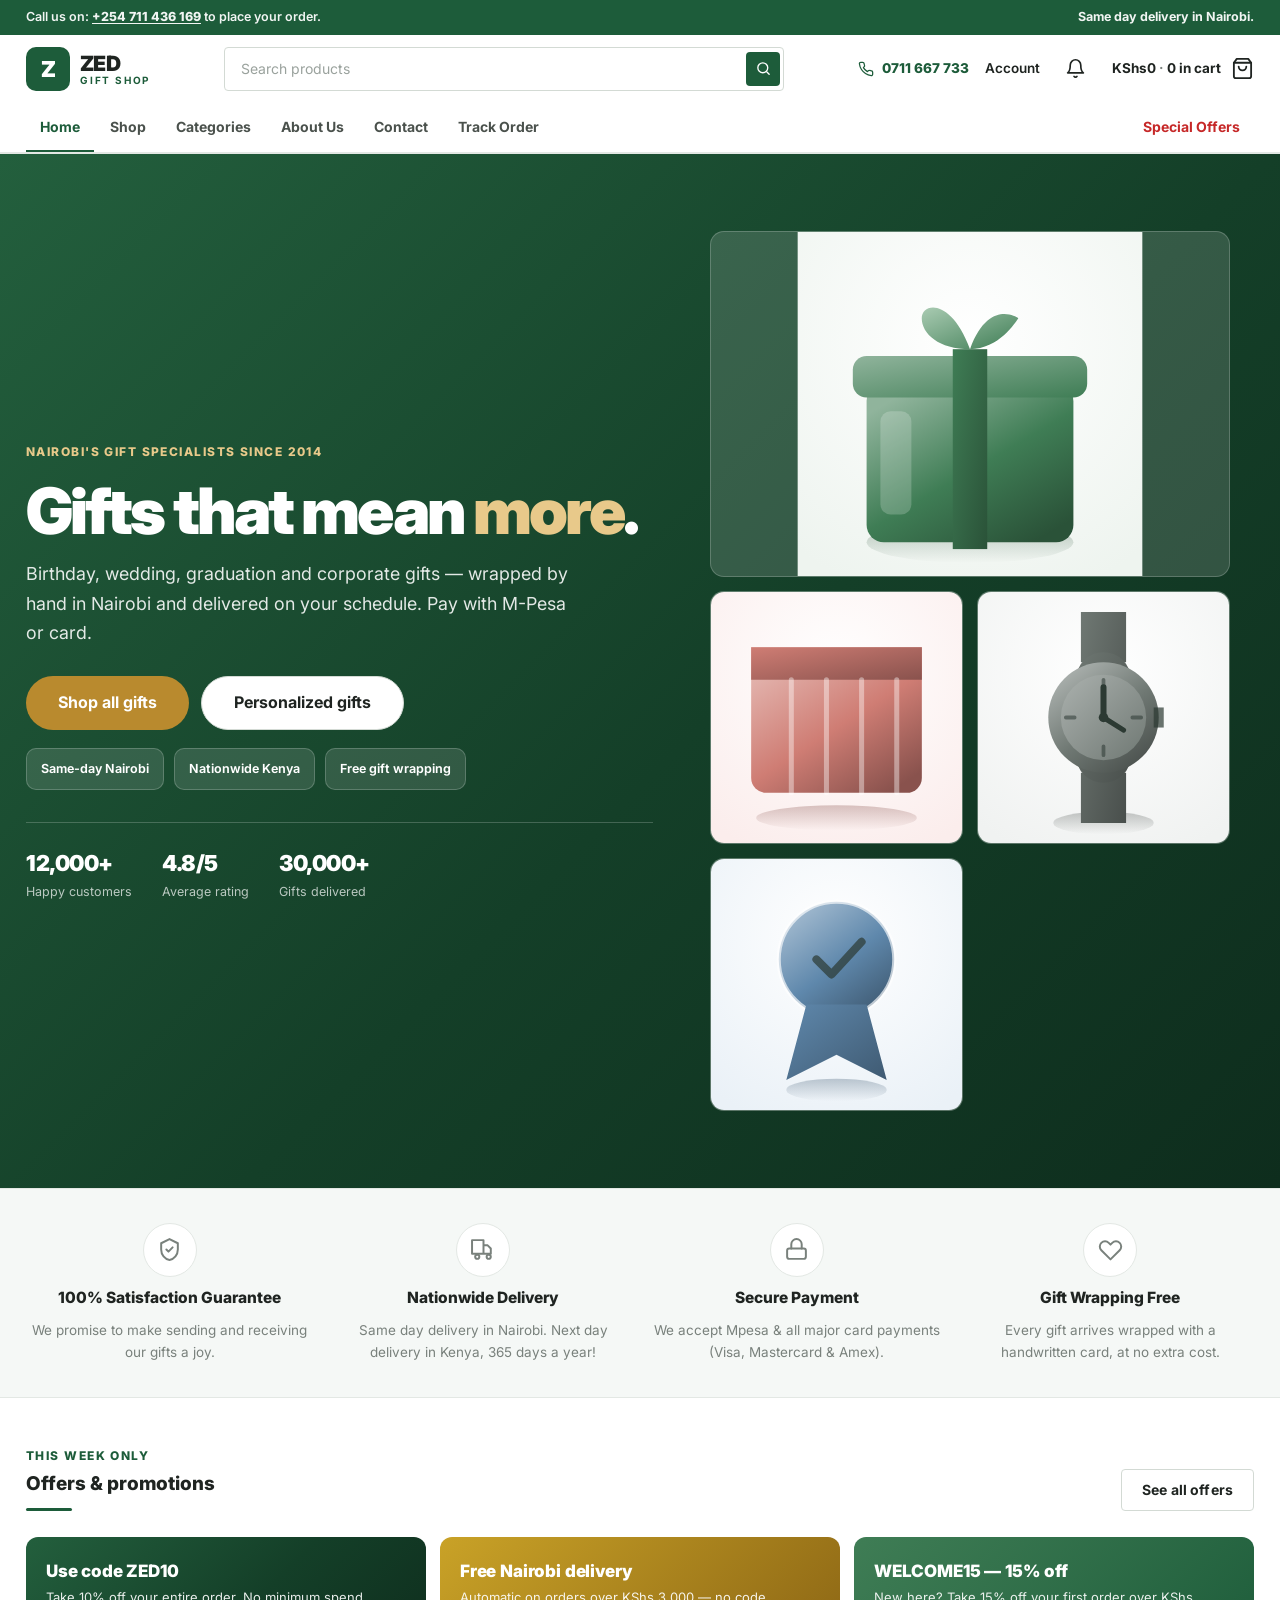
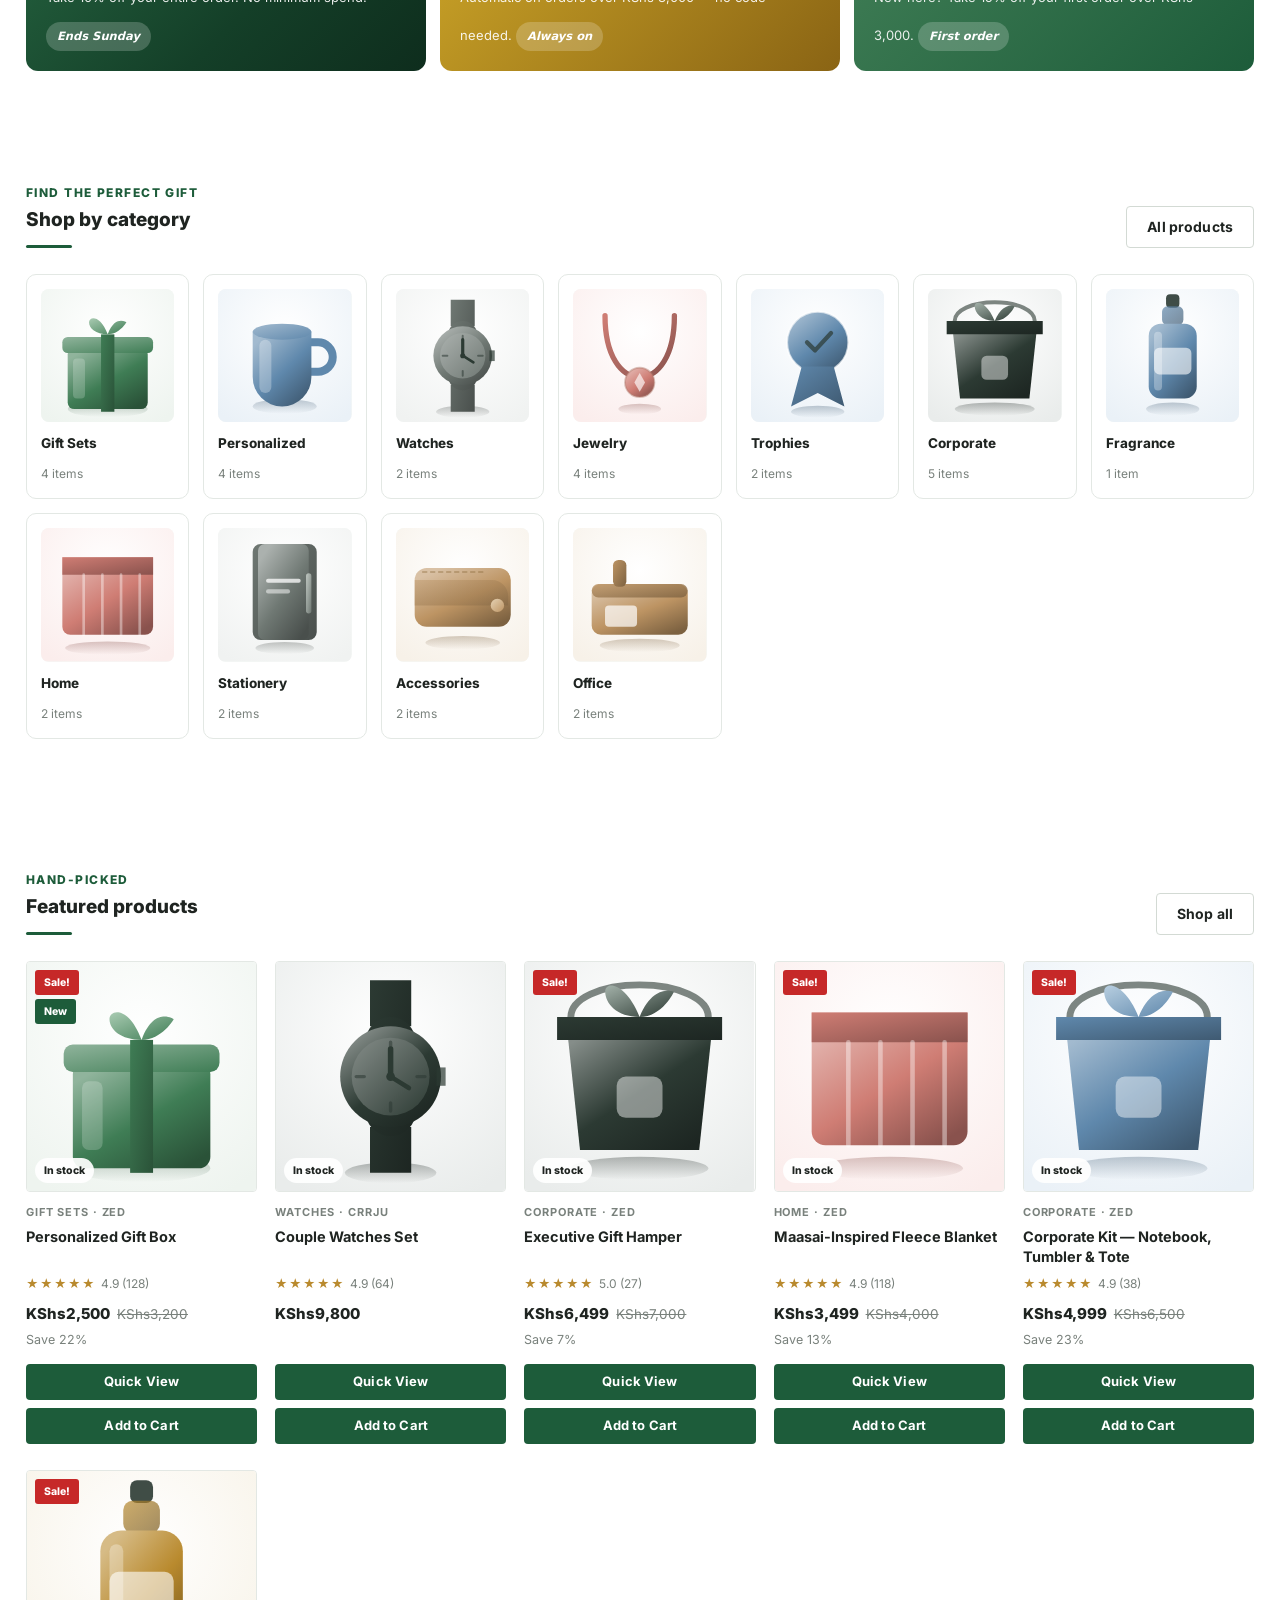
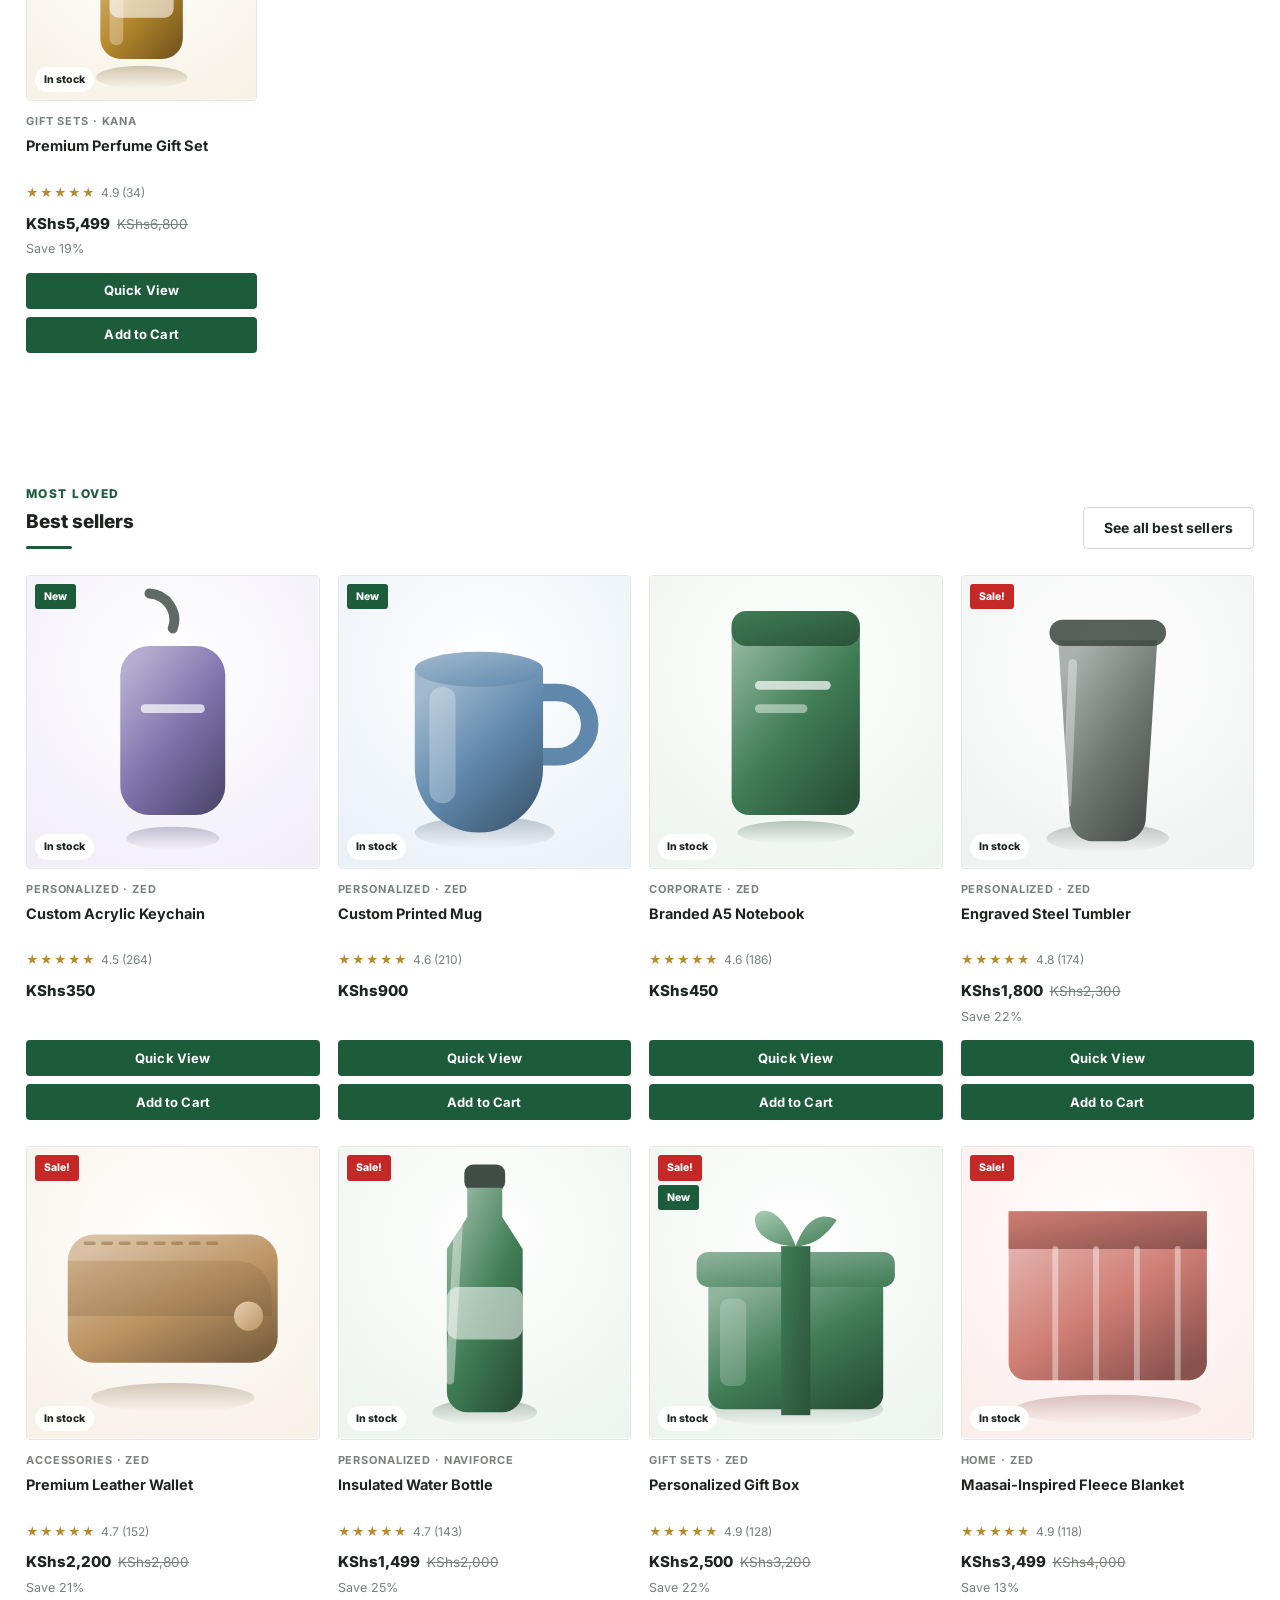
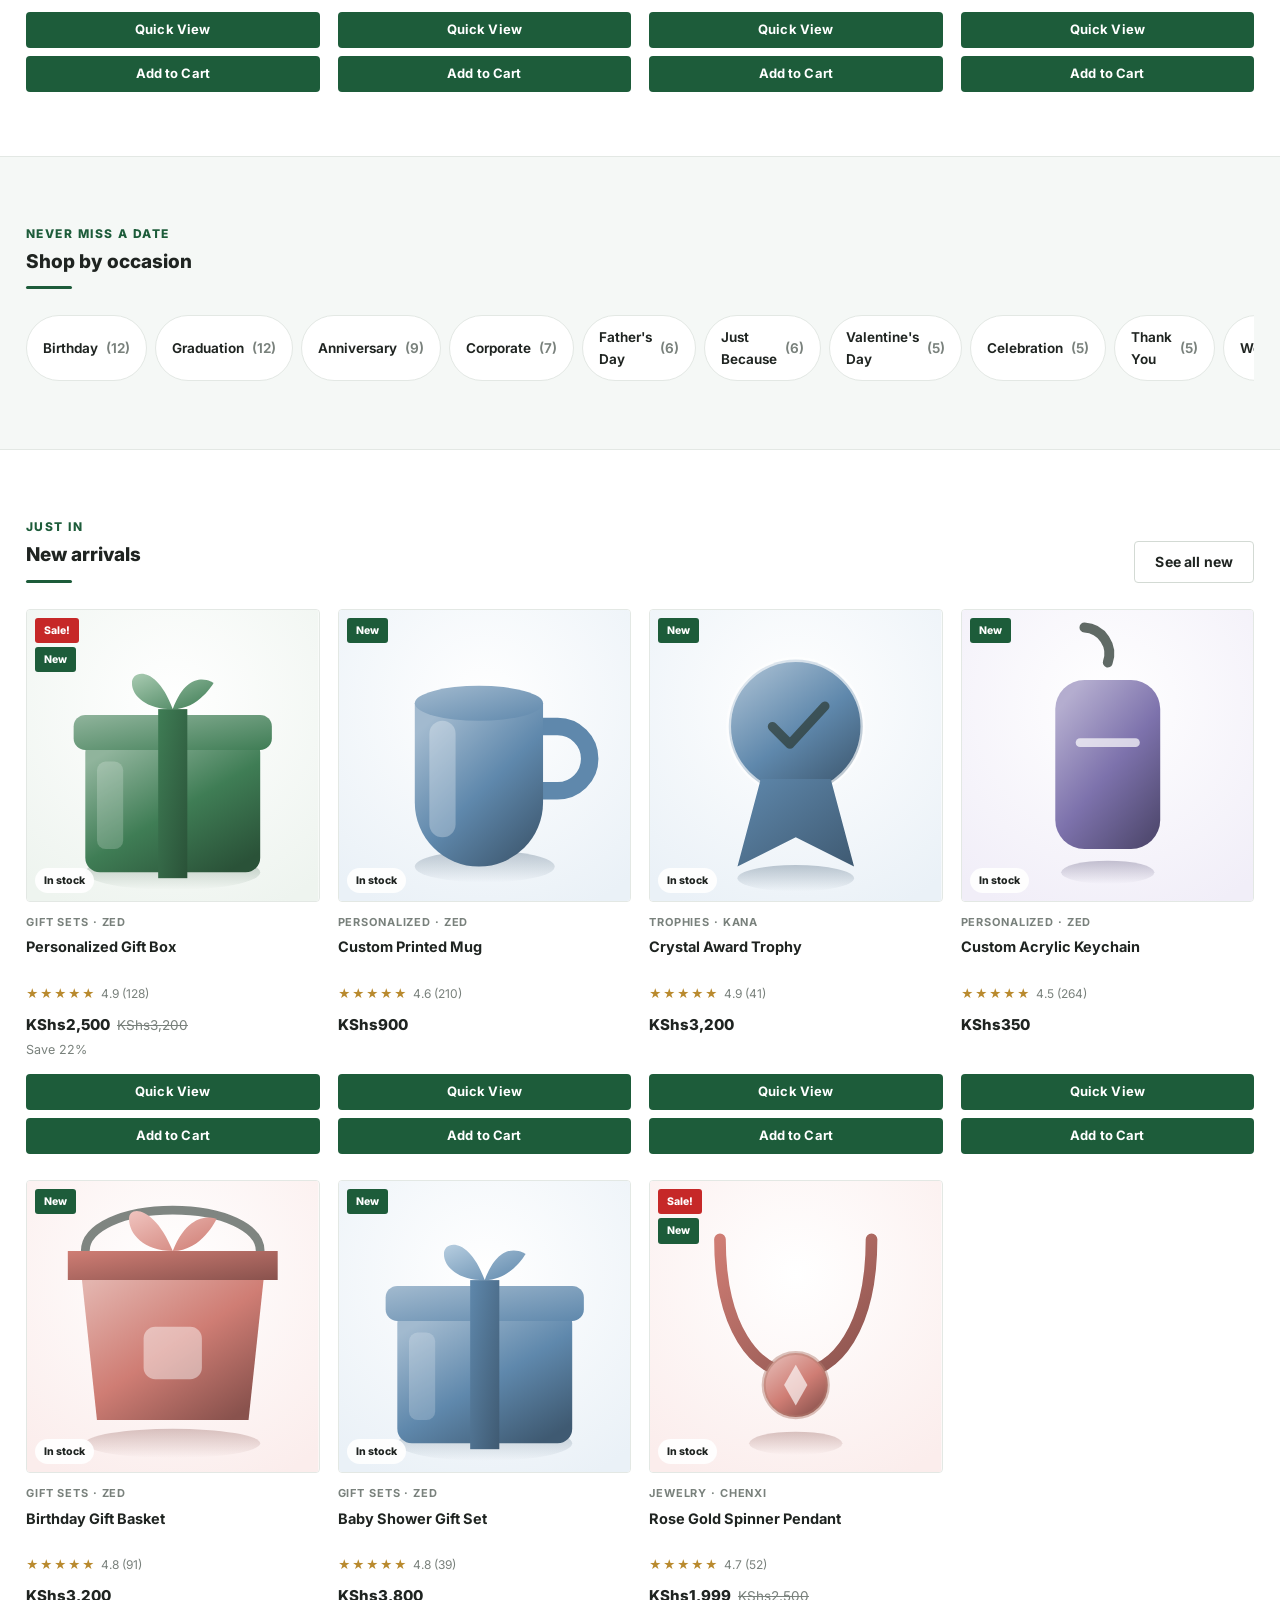
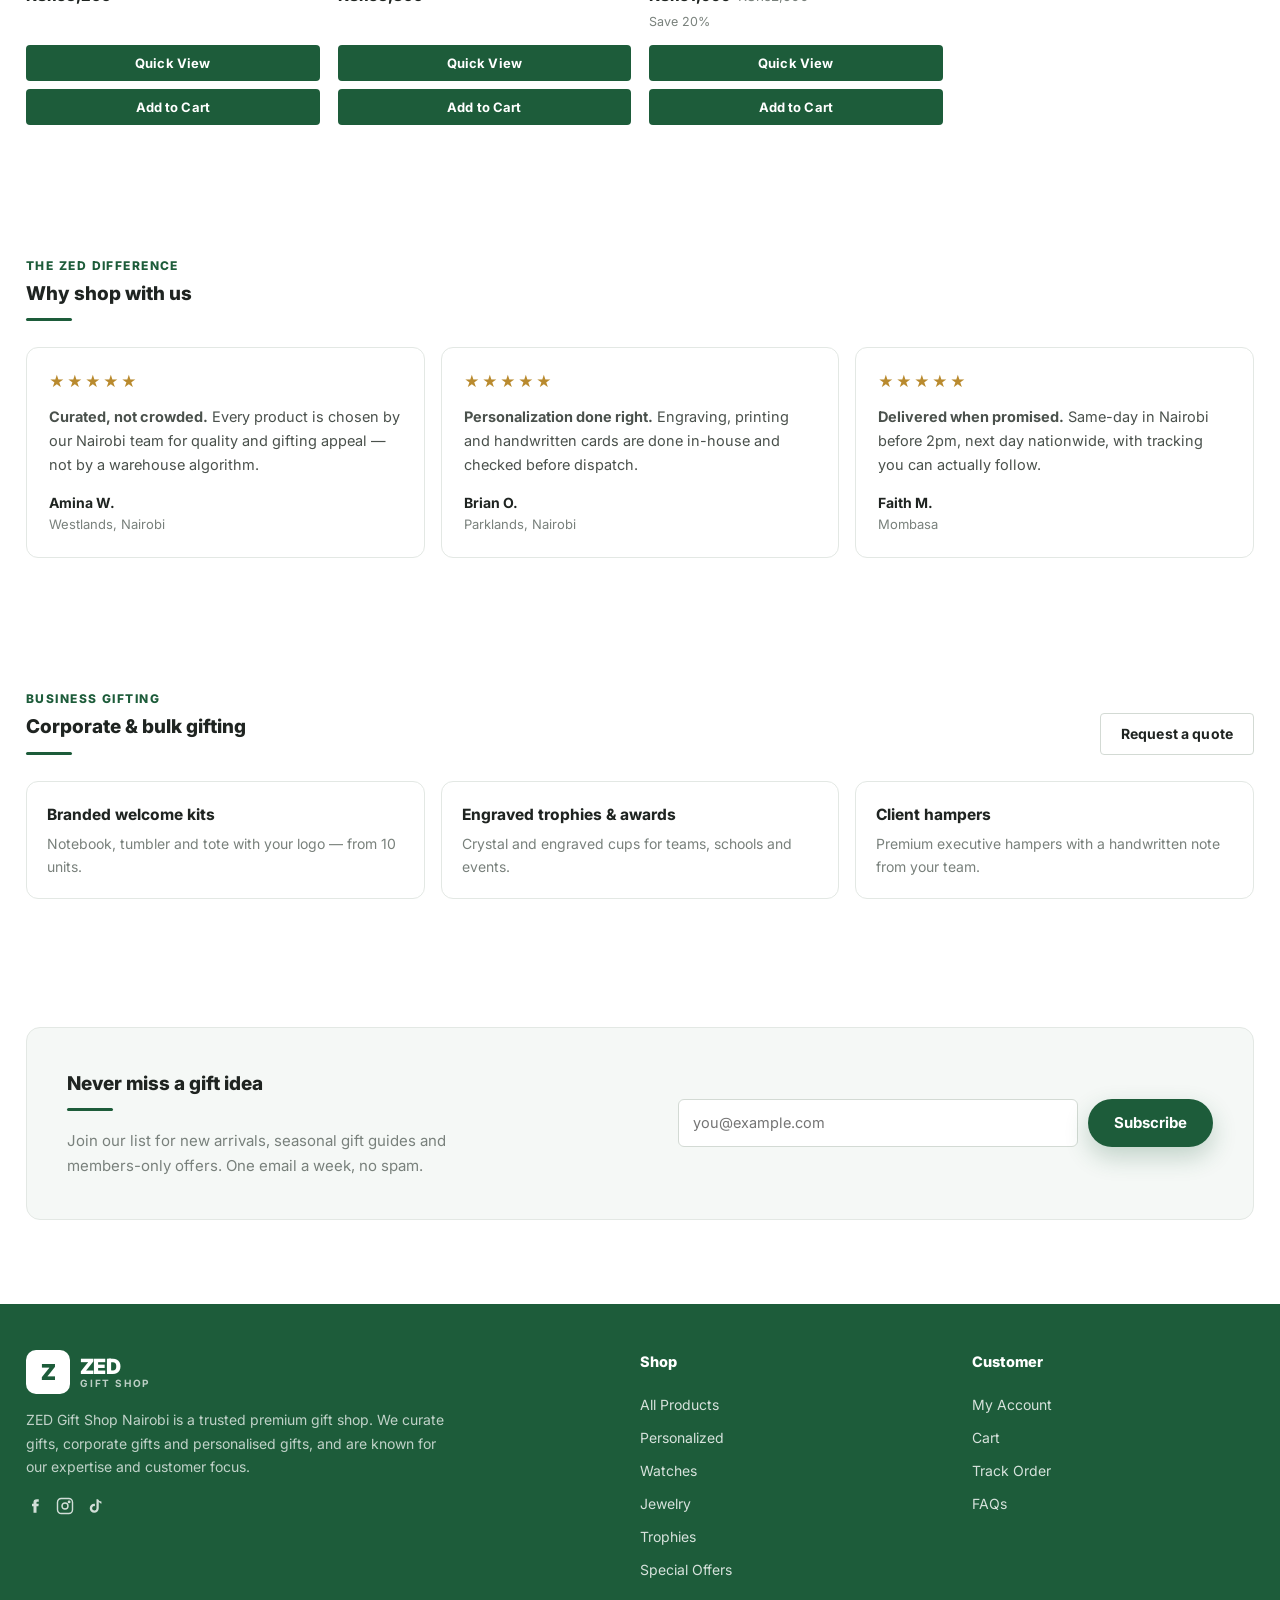
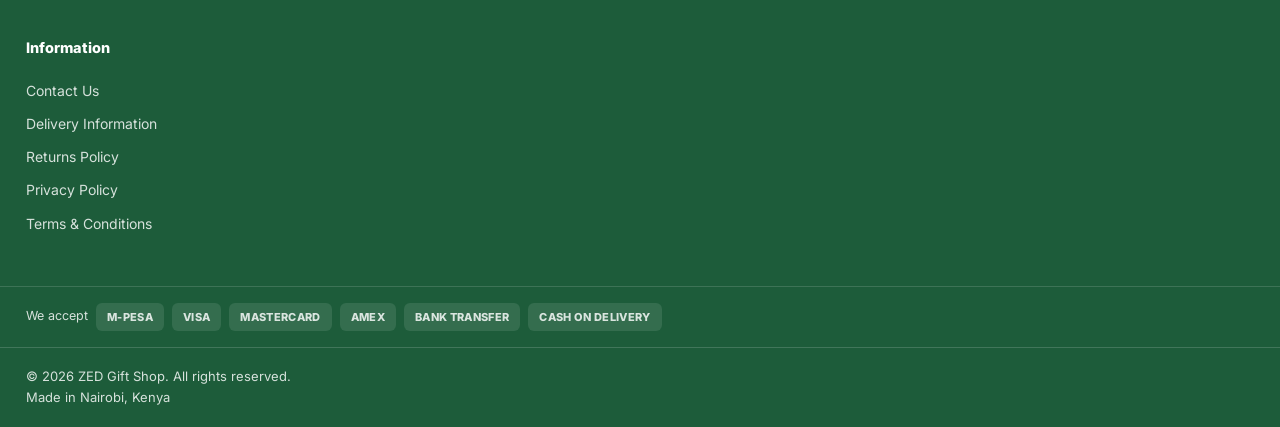
==== commit d3cff61a: "Add the full purchase journey Build out the storefront from a single page into the complete customer" ====
--- a/index.html
+++ b/index.html
@@ -1,4 +1,4 @@
-﻿<!doctype html>
+<!doctype html>
 <html lang="en-KE">
 <head>
 <meta charset="utf-8">
@@ -8,13 +8,13 @@
 <meta name="description" content="ZED Gift Shop — premium birthday, wedding, graduation and corporate gifts in Nairobi. Same-day Nairobi delivery, personalized gifts, watches, jewelry and trophies. Easy M-Pesa checkout.">
 <meta name="keywords" content="gift shop Kenya, gifts Nairobi, personalized gifts Kenya, birthday gifts Nairobi, corporate gifts Kenya, same-day gifts Nairobi, graduation gifts Kenya, watches Kenya">
 <meta name="robots" content="index, follow">
-<link rel="canonical" href="https://zedfelix.github.io/zed-gift-shop/">
+<link rel="canonical" href="https://zedfelix.github.io/zed-giftshop-storefront/">
 
 <meta property="og:type" content="website">
 <meta property="og:site_name" content="ZED Gift Shop">
 <meta property="og:title" content="ZED Gift Shop | Gifts That Mean More.">
 <meta property="og:description" content="Premium gifts for every occasion. Same-day Nairobi delivery, nationwide Kenya delivery, M-Pesa checkout.">
-<meta property="og:url" content="https://zedfelix.github.io/zed-gift-shop/">
+<meta property="og:url" content="https://zedfelix.github.io/zed-giftshop-storefront/">
 <meta name="twitter:card" content="summary_large_image">
 <meta name="twitter:title" content="ZED Gift Shop | Gifts That Mean More.">
 <meta name="twitter:description" content="Premium gifts for every occasion. Same-day Nairobi delivery, nationwide Kenya delivery.">
@@ -27,7 +27,7 @@
   "@type": "Store",
   "name": "ZED Gift Shop",
   "description": "Premium gift shop in Nairobi, Kenya offering birthday, wedding, graduation, corporate and personalized gifts.",
-  "url": "https://zedfelix.github.io/zed-gift-shop/",
+  "url": "https://zedfelix.github.io/zed-giftshop-storefront/",
   "telephone": "+254711436169",
   "email": "hello@zedgiftshop.co.ke",
   "priceRange": "KShs",
@@ -51,98 +51,37 @@
 <body>
 
 <a class="skip" href="#main">Skip to content</a>
-
-<!-- ══════════ TOP BAR ══════════ -->
-<div class="topbar">
-  <div class="topbar__in">
-    <p class="topbar__l">Call us on: <a href="tel:+254711436169">+254 711 436 169</a> to place your order.</p>
-    <p class="topbar__l topbar__l--r">Same day delivery in Nairobi.</p>
-  </div>
-</div>
-
-<!-- ══════════ HEADER ══════════ -->
-<header class="hdr" id="hdr">
-  <div class="hdr__in">
-    <a class="logo" href="#main" aria-label="ZED Gift Shop home">
-      <span class="logo__mk" aria-hidden="true">Z</span>
-      <span class="logo__tx"><b>ZED</b><i>Gift Shop</i></span>
-    </a>
-
-    <form class="srch" id="srchForm" role="search" autocomplete="off">
-      <label class="sr-only" for="srch">Search products</label>
-      <input class="srch__i" id="srch" type="search" placeholder="Products search" aria-expanded="false" aria-controls="sug" role="combobox" aria-autocomplete="list">
-      <button class="srch__b" type="submit" aria-label="Search">
-        <svg viewBox="0 0 24 24" aria-hidden="true"><circle cx="11" cy="11" r="7"/><path d="m20 20-3.2-3.2"/></svg>
-      </button>
-      <div class="sug" id="sug" role="listbox" aria-label="Search suggestions"></div>
-    </form>
-
-    <div class="hdr__act">
-      <a class="hdr__tel" href="tel:+254711436169">
-        <svg viewBox="0 0 24 24" aria-hidden="true"><path d="M22 16.9v3a2 2 0 0 1-2.2 2 19.8 19.8 0 0 1-8.6-3.1 19.5 19.5 0 0 1-6-6A19.8 19.8 0 0 1 2.1 4.2 2 2 0 0 1 4.1 2h3a2 2 0 0 1 2 1.7c.1 1 .4 1.9.7 2.8a2 2 0 0 1-.5 2.1L8.1 9.9a16 16 0 0 0 6 6l1.3-1.3a2 2 0 0 1 2.1-.4c.9.3 1.8.6 2.8.7a2 2 0 0 1 1.7 2Z"/></svg>
-        <span>0711 667 733</span>
-      </a>
-      <a class="hdr__acc" href="#account">My Account</a>
-      <button class="hdr__cart" id="cartBtn" type="button" aria-label="Open cart">
-        <span class="hdr__cart-t"><span id="cartCur">KShs0</span>&nbsp;<span id="cartNum">0</span>&nbsp;Cart</span>
-        <span class="hdr__cart-i">
-          <svg viewBox="0 0 24 24" aria-hidden="true"><path d="M6 2 3 6v14a2 2 0 0 0 2 2h14a2 2 0 0 0 2-2V6l-3-4Z"/><path d="M3 6h18"/><path d="M16 10a4 4 0 0 1-8 0"/></svg>
-          <span class="dot" id="cartDot">0</span>
-        </span>
-      </button>
-      <button class="burger" id="burger" type="button" aria-label="Open menu" aria-expanded="false" aria-controls="drw">
-        <svg viewBox="0 0 24 24" aria-hidden="true"><path d="M3 6h18M3 12h18M3 18h18"/></svg>
-      </button>
-    </div>
-  </div>
-
-  <div class="soc">
-    <a href="https://www.facebook.com/zedgiftshop" target="_blank" rel="noopener noreferrer" aria-label="Facebook">
-      <svg viewBox="0 0 24 24" aria-hidden="true"><path d="M14 9V7.5c0-.8.2-1.2 1.4-1.2H17V3h-2.6C11.2 3 10 4.4 10 6.8V9H8v3.4h2V21h4v-8.6h2.6L17 9Z"/></svg>
-    </a>
-    <a href="https://www.instagram.com/zedgiftshop" target="_blank" rel="noopener noreferrer" aria-label="Instagram">
-      <svg viewBox="0 0 24 24" aria-hidden="true"><rect x="2" y="2" width="20" height="20" rx="5"/><circle cx="12" cy="12" r="4"/><circle cx="17.5" cy="6.5" r="1"/></svg>
-    </a>
-    <a href="https://www.tiktok.com/@zedgiftshop" target="_blank" rel="noopener noreferrer" aria-label="TikTok">
-      <svg viewBox="0 0 24 24" aria-hidden="true"><path d="M16 3a5 5 0 0 0 4.6 3.1v3A8 8 0 0 1 17 6.3V15a6 6 0 1 1-6-6c.3 0 .6 0 .9.1v3.1A2.9 2.9 0 1 0 14 15V3Z"/></svg>
-    </a>
-  </div>
-</header>
-
-<!-- ══════════ NAVIGATION + MEGA MENUS ══════════ -->
-<nav class="nav" aria-label="Primary"><div class="nav__in" id="navIn"></div></nav>
-
-<!-- ══════════ MOBILE DRAWER ══════════ -->
-<div class="veil" id="veil"></div>
-<aside class="drw" id="drw" aria-label="Menu" aria-hidden="true">
-  <div class="drw__hd">
-    <span class="logo"><span class="logo__mk" aria-hidden="true">Z</span><span class="logo__tx"><b>ZED</b><i>Gift Shop</i></span></span>
-    <button class="xbtn" id="drwClose" type="button" aria-label="Close menu"><svg viewBox="0 0 24 24" aria-hidden="true"><path d="M18 6 6 18M6 6l12 12"/></svg></button>
-  </div>
-  <div class="drw__bd">
-    <form class="drw__s" id="drwSrch" role="search" autocomplete="off">
-      <input id="drwSrchI" type="search" placeholder="Products search" aria-label="Search products">
-      <button type="submit" aria-label="Search"><svg viewBox="0 0 24 24" aria-hidden="true"><circle cx="11" cy="11" r="7"/><path d="m20 20-3.2-3.2"/></svg></button>
-    </form>
-    <div id="drwNav"></div>
-  </div>
-</aside>
+<header id="siteHeader"></header>
 
 <main id="main">
 
-  <!-- ══════════ PRODUCT CATEGORIES ══════════ -->
-  <section class="wrap cats" aria-labelledby="catsH">
-    <h1 class="ttl" id="catsH">Product Categories</h1>
-    <ul class="cats__l" id="catList"></ul>
-  </section>
-
-  <!-- ══════════ FEATURED CATEGORIES ══════════ -->
-  <section class="wrap feat" aria-labelledby="featH">
-    <h2 class="ttl" id="featH">Featured Categories</h2>
-    <div class="pgrid pgrid--feat" id="featGrid"></div>
-  </section>
-
-  <!-- ══════════ VALUE PROPS ══════════ -->
+  <!-- ══════════ HERO ══════════ -->
+  <section class="hero">
+    <div class="wrap hero__in">
+      <div>
+        <p class="hero__kicker">Nairobi's gift specialists since 2014</p>
+        <h1 class="hero__h">Gifts that mean <em>more</em>.</h1>
+        <p class="hero__p">Birthday, wedding, graduation and corporate gifts — wrapped by hand in Nairobi and delivered on your schedule. Pay with M-Pesa or card.</p>
+        <div class="hero__cta">
+          <a class="btn btn--accent btn--lg" href="shop.html">Shop all gifts</a>
+          <a class="btn btn--ghost btn--lg" href="shop.html?category=Personalized">Personalized gifts</a>
+        </div>
+        <div class="hero__badges">
+          <span class="hero__badge">Same-day Nairobi</span>
+          <span class="hero__badge">Nationwide Kenya</span>
+          <span class="hero__badge">Free gift wrapping</span>
+        </div>
+        <dl class="hero__trust">
+          <div><dt class="sr-only">Happy customers</dt><dd><b>12,000+</b><span>Happy customers</span></dd></div>
+          <div><dt class="sr-only">Product rating</dt><dd><b>4.8/5</b><span>Average rating</span></dd></div>
+          <div><dt class="sr-only">Gifts delivered</dt><dd><b>30,000+</b><span>Gifts delivered</span></dd></div>
+        </dl>
+      </div>
+      <div class="hero__art" id="heroArt" aria-hidden="true"></div>
+    </div>
+  </section>
+
+  <!-- ══════════ TRUST PROPS ══════════ -->
   <section class="props" aria-label="Why shop with ZED">
     <ul class="props__in">
       <li>
@@ -158,140 +97,187 @@
       <li>
         <span class="props__i"><svg viewBox="0 0 24 24" aria-hidden="true"><rect x="3" y="11" width="18" height="10" rx="2"/><path d="M7 11V7a5 5 0 0 1 10 0v4"/></svg></span>
         <b>Secure Payment</b>
-        <span>We accept Mpesa &amp; all major card payments (Visa, Mastercard &amp; Amex) through trusted payment gateways.</span>
+        <span>We accept Mpesa &amp; all major card payments (Visa, Mastercard &amp; Amex).</span>
+      </li>
+      <li>
+        <span class="props__i"><svg viewBox="0 0 24 24" aria-hidden="true"><path d="M20.8 5.6a5 5 0 0 0-7.1 0L12 7.3l-1.7-1.7a5 5 0 1 0-7.1 7.1l8.8 8.8 8.8-8.8a5 5 0 0 0 0-7.1Z"/></svg></span>
+        <b>Gift Wrapping Free</b>
+        <span>Every gift arrives wrapped with a handwritten card, at no extra cost.</span>
       </li>
     </ul>
   </section>
 
-  <!-- ══════════ SHOP / CATALOGUE ══════════ -->
-  <section class="wrap shop" id="shop" aria-labelledby="shopH">
-    <h2 class="ttl" id="shopH">Shop</h2>
-
-    <div class="toolbar">
-      <p class="toolbar__c" id="cnt" aria-live="polite">Loading…</p>
-      <div class="toolbar__r">
-        <label class="sr-only" for="sort">Sort products</label>
-        <select class="sel" id="sort">
-          <option value="featured">Default sorting</option>
-          <option value="popularity">Sort by popularity</option>
-          <option value="rating">Sort by average rating</option>
-          <option value="new">Sort by latest</option>
-          <option value="price-asc">Sort by price: low to high</option>
-          <option value="price-desc">Sort by price: high to low</option>
-        </select>
-      </div>
-    </div>
-
-    <div class="shop__b">
-      <aside class="side" id="side" aria-label="Product filters"></aside>
-      <div class="shop__g">
-        <div class="chips" id="chips"></div>
-        <div class="pgrid" id="grid" aria-busy="true">
-          <div class="sk"></div><div class="sk"></div><div class="sk"></div><div class="sk"></div>
+  <!-- ══════════ OFFERS ══════════ -->
+  <section class="wrap sec sec--tight" aria-labelledby="offersH">
+    <div class="sec__hd">
+      <div>
+        <p class="hero__kicker" style="color:var(--green)">This week only</p>
+        <h2 class="ttl" id="offersH">Offers &amp; promotions</h2>
+      </div>
+      <a class="abtn abtn--line" href="shop.html?availability=sale">See all offers</a>
+    </div>
+    <div class="offers">
+      <div class="offer">
+        <b>Use code ZED10</b>
+        <span>Take 10% off your entire order. No minimum spend.</span>
+        <em>Ends Sunday</em>
+      </div>
+      <div class="offer offer--gold">
+        <b>Free Nairobi delivery</b>
+        <span>Automatic on orders over KShs 3,000 — no code needed.</span>
+        <em>Always on</em>
+      </div>
+      <div class="offer offer--sage">
+        <b>WELCOME15 — 15% off</b>
+        <span>New here? Take 15% off your first order over KShs 3,000.</span>
+        <em>First order</em>
+      </div>
+    </div>
+  </section>
+
+  <!-- ══════════ CATEGORIES ══════════ -->
+  <section class="wrap sec" id="categories" aria-labelledby="catsH">
+    <div class="sec__hd">
+      <div>
+        <p class="hero__kicker" style="color:var(--green)">Find the perfect gift</p>
+        <h2 class="ttl" id="catsH">Shop by category</h2>
+      </div>
+      <a class="abtn abtn--line" href="shop.html">All products</a>
+    </div>
+    <div class="cattiles" id="homeCats"></div>
+  </section>
+
+  <!-- ══════════ FEATURED ══════════ -->
+  <section class="wrap sec" aria-labelledby="featH">
+    <div class="sec__hd">
+      <div>
+        <p class="hero__kicker" style="color:var(--green)">Hand-picked</p>
+        <h2 class="ttl" id="featH">Featured products</h2>
+      </div>
+      <a class="abtn abtn--line" href="shop.html">Shop all</a>
+    </div>
+    <div class="pgrid pgrid--feat" id="homeFeat"></div>
+  </section>
+
+  <!-- ══════════ BEST SELLERS ══════════ -->
+  <section class="wrap sec" aria-labelledby="bestH">
+    <div class="sec__hd">
+      <div>
+        <p class="hero__kicker" style="color:var(--green)">Most loved</p>
+        <h2 class="ttl" id="bestH">Best sellers</h2>
+      </div>
+      <a class="abtn abtn--line" href="shop.html?sort=popularity">See all best sellers</a>
+    </div>
+    <div class="pgrid" id="homeBest"></div>
+  </section>
+
+  <!-- ══════════ SHOP BY OCCASION ══════════ -->
+  <section class="sec" style="background:var(--soft);border-block:1px solid var(--line)" aria-labelledby="occH">
+    <div class="wrap">
+      <div class="sec__hd">
+        <div>
+          <p class="hero__kicker" style="color:var(--green)">Never miss a date</p>
+          <h2 class="ttl" id="occH">Shop by occasion</h2>
         </div>
-        <p class="none" id="none" hidden>No products were found matching your selection.</p>
-        <nav class="pager" id="pager" aria-label="Pagination"></nav>
-      </div>
-    </div>
-  </section>
+      </div>
+      <div class="pills" id="homeOcc"></div>
+    </div>
+  </section>
+
+  <!-- ══════════ NEW ARRIVALS ══════════ -->
+  <section class="wrap sec" aria-labelledby="newH">
+    <div class="sec__hd">
+      <div>
+        <p class="hero__kicker" style="color:var(--green)">Just in</p>
+        <h2 class="ttl" id="newH">New arrivals</h2>
+      </div>
+      <a class="abtn abtn--line" href="shop.html?sort=new">See all new</a>
+    </div>
+    <div class="pgrid" id="homeNew"></div>
+  </section>
+
+  <!-- ══════════ WHY ZED ══════════ -->
+  <section class="wrap sec" aria-labelledby="whyH">
+    <div class="sec__hd">
+      <div>
+        <p class="hero__kicker" style="color:var(--green)">The ZED difference</p>
+        <h2 class="ttl" id="whyH">Why shop with us</h2>
+      </div>
+    </div>
+    <div class="grid-3">
+      <div class="quote">
+        <span class="quote__stars" aria-hidden="true">★★★★★</span>
+        <p><strong>Curated, not crowded.</strong> Every product is chosen by our Nairobi team for quality and gifting appeal — not by a warehouse algorithm.</p>
+        <footer><b>Amina W.</b>Westlands, Nairobi</footer>
+      </div>
+      <div class="quote">
+        <span class="quote__stars" aria-hidden="true">★★★★★</span>
+        <p><strong>Personalization done right.</strong> Engraving, printing and handwritten cards are done in-house and checked before dispatch.</p>
+        <footer><b>Brian O.</b>Parklands, Nairobi</footer>
+      </div>
+      <div class="quote">
+        <span class="quote__stars" aria-hidden="true">★★★★★</span>
+        <p><strong>Delivered when promised.</strong> Same-day in Nairobi before 2pm, next day nationwide, with tracking you can actually follow.</p>
+        <footer><b>Faith M.</b>Mombasa</footer>
+      </div>
+    </div>
+  </section>
+
+  <!-- ══════════ CORPORATE ══════════ -->
+  <section class="wrap sec" aria-labelledby="corpH">
+    <div class="sec__hd">
+      <div>
+        <p class="hero__kicker" style="color:var(--green)">Business gifting</p>
+        <h2 class="ttl" id="corpH">Corporate &amp; bulk gifting</h2>
+      </div>
+      <a class="abtn abtn--line" href="contact.html#corporate">Request a quote</a>
+    </div>
+    <div class="grid-3">
+      <div class="cardline">
+        <b>Branded welcome kits</b>
+        <span>Notebook, tumbler and tote with your logo — from 10 units.</span>
+      </div>
+      <div class="cardline">
+        <b>Engraved trophies &amp; awards</b>
+        <span>Crystal and engraved cups for teams, schools and events.</span>
+      </div>
+      <div class="cardline">
+        <b>Client hampers</b>
+        <span>Premium executive hampers with a handwritten note from your team.</span>
+      </div>
+    </div>
+  </section>
+
+  <!-- ══════════ NEWSLETTER ══════════ -->
+  <section class="wrap sec" aria-labelledby="newsH">
+    <div class="news">
+      <div>
+        <h2 class="ttl" id="newsH">Never miss a gift idea</h2>
+        <p style="margin-top:8px;color:var(--muted);font-size:15px;max-width:46ch">Join our list for new arrivals, seasonal gift guides and members-only offers. One email a week, no spam.</p>
+      </div>
+      <form class="news__form" id="newsForm" novalidate>
+        <label class="sr-only" for="newsEmail">Email address</label>
+        <input class="input" id="newsEmail" type="email" placeholder="you@example.com" required>
+        <button class="btn btn--primary" type="submit">Subscribe</button>
+      </form>
+    </div>
+  </section>
+
 </main>
 
-<!-- ══════════ FOOTER ══════════ -->
-<footer class="ftr" id="account">
-  <div class="wrap ftr__in">
-    <div class="ftr__brand">
-      <span class="logo logo--lt"><span class="logo__mk" aria-hidden="true">Z</span><span class="logo__tx"><b>ZED</b><i>Gift Shop</i></span></span>
-      <p>ZED Gift Shop Nairobi is a trusted premium gift shop. We provide a wide range of gifts, corporate gifts and personalized gifts, and are known for our expertise and customer focus in customising them to your specifications.</p>
-      <div class="ftr__soc">
-        <a href="https://www.facebook.com/zedgiftshop" target="_blank" rel="noopener noreferrer" aria-label="Facebook"><svg viewBox="0 0 24 24" aria-hidden="true"><path d="M14 9V7.5c0-.8.2-1.2 1.4-1.2H17V3h-2.6C11.2 3 10 4.4 10 6.8V9H8v3.4h2V21h4v-8.6h2.6L17 9Z"/></svg></a>
-        <a href="https://www.instagram.com/zedgiftshop" target="_blank" rel="noopener noreferrer" aria-label="Instagram"><svg viewBox="0 0 24 24" aria-hidden="true"><rect x="2" y="2" width="20" height="20" rx="5"/><circle cx="12" cy="12" r="4"/><circle cx="17.5" cy="6.5" r="1"/></svg></a>
-        <a href="https://www.tiktok.com/@zedgiftshop" target="_blank" rel="noopener noreferrer" aria-label="TikTok"><svg viewBox="0 0 24 24" aria-hidden="true"><path d="M16 3a5 5 0 0 0 4.6 3.1v3A8 8 0 0 1 17 6.3V15a6 6 0 1 1-6-6c.3 0 .6 0 .9.1v3.1A2.9 2.9 0 1 0 14 15V3Z"/></svg></a>
-      </div>
-    </div>
-
-    <div class="ftr__col">
-      <h3>Get In Touch</h3>
-      <ul>
-        <li><a href="tel:+254711436169">+254 711 436 169</a></li>
-        <li><a href="mailto:hello@zedgiftshop.co.ke">hello@zedgiftshop.co.ke</a></li>
-        <li>Nairobi, Kenya</li>
-      </ul>
-    </div>
-
-    <div class="ftr__col">
-      <h3>My Account</h3>
-      <ul>
-        <li><a href="#account">My Account</a></li>
-        <li><a href="#shop" data-open="cart">Cart</a></li>
-        <li><a href="#checkout">Checkout</a></li>
-        <li><a href="#about">About Us</a></li>
-        <li><a href="#blog">Blog</a></li>
-      </ul>
-    </div>
-  </div>
-  <div class="wrap ftr__bot">
-    <p>Copyright © 2026 ZED Gift Shop, All rights reserved.</p>
-  </div>
-</footer>
-
-<!-- ══════════ CART ══════════ -->
-<div class="veil" id="cVeil"></div>
-<aside class="pnl" id="cart" aria-label="Shopping cart" aria-hidden="true">
-  <div class="pnl__hd"><h2>Your cart <span id="cartHd">0</span></h2>
-    <button class="xbtn" id="cartClose" type="button" aria-label="Close cart"><svg viewBox="0 0 24 24" aria-hidden="true"><path d="M18 6 6 18M6 6l12 12"/></svg></button>
-  </div>
-  <div class="pnl__bd" id="cartBody"></div>
-  <div class="pnl__ft" id="cartFoot" hidden>
-    <dl class="sum">
-      <div><dt>Subtotal</dt><dd id="sSub">KShs0</dd></div>
-      <div><dt>Delivery</dt><dd id="sDel">—</dd></div>
-      <div><dt>Total</dt><dd id="sTot">KShs0</dd></div>
-    </dl>
-    <a class="abtn abtn--full" href="#checkout" id="toCheckout">Proceed to checkout</a>
-  </div>
-</aside>
-
-<!-- ══════════ WISHLIST ══════════ -->
-<aside class="pnl" id="wishPanel" aria-label="Wishlist" aria-hidden="true">
-  <div class="pnl__hd"><h2>Wishlist <span id="wishHd">0</span></h2>
-    <button class="xbtn" id="wishClose" type="button" aria-label="Close wishlist"><svg viewBox="0 0 24 24" aria-hidden="true"><path d="M18 6 6 18M6 6l12 12"/></svg></button>
-  </div>
-  <div class="pnl__bd" id="wishBody"></div>
-</aside>
-
-<!-- ══════════ QUICK VIEW ══════════ -->
-<div class="modal" id="modal" role="dialog" aria-modal="true" aria-labelledby="pvH" aria-hidden="true">
+<footer id="siteFooter"></footer>
+
+<div class="modal" id="qv" role="dialog" aria-modal="true" aria-hidden="true" aria-label="Product quick view">
   <div class="modal__v" data-x></div>
   <div class="modal__b">
-    <button class="xbtn modal__x" type="button" data-x aria-label="Close"><svg viewBox="0 0 24 24" aria-hidden="true"><path d="M18 6 6 18M6 6l12 12"/></svg></button>
-    <div id="pv"></div>
+    <button class="xbtn modal__x" type="button" data-x aria-label="Close quick view">
+      <svg viewBox="0 0 24 24" aria-hidden="true"><path d="M18 6 6 18M6 6l12 12"/></svg>
+    </button>
+    <div id="qvBody"></div>
   </div>
 </div>
 
-<button class="fab" id="fab" type="button">
-  <svg viewBox="0 0 24 24" aria-hidden="true"><path d="M6 2 3 6v14a2 2 0 0 0 2 2h14a2 2 0 0 0 2-2V6l-3-4Z"/><path d="M3 6h18"/><path d="M16 10a4 4 0 0 1-8 0"/></svg>
-  <span id="fabTxt">Cart</span>
-</button>
-
-<nav class="tabs" aria-label="Quick navigation">
-  <a class="tabs__i is-on" href="#shop">
-    <svg viewBox="0 0 24 24" aria-hidden="true"><path d="M6 2 3 6v14a2 2 0 0 0 2 2h14a2 2 0 0 0 2-2V6l-3-4Z"/><path d="M3 6h18"/><path d="M16 10a4 4 0 0 1-8 0"/></svg>Shop
-  </a>
-  <button class="tabs__i" id="tabFind" type="button">
-    <svg viewBox="0 0 24 24" aria-hidden="true"><circle cx="11" cy="11" r="7"/><path d="m20 20-3.2-3.2"/></svg>Search
-  </button>
-  <button class="tabs__i" id="tabWish" type="button">
-    <svg viewBox="0 0 24 24" aria-hidden="true"><path d="M20.8 5.6a5 5 0 0 0-7.1 0L12 7.3l-1.7-1.7a5 5 0 1 0-7.1 7.1l8.8 8.8 8.8-8.8a5 5 0 0 0 0-7.1Z"/></svg>Wishlist
-    <span class="tabs__n" id="tabWishN" hidden>0</span>
-  </button>
-  <button class="tabs__i" id="tabCart" type="button">
-    <svg viewBox="0 0 24 24" aria-hidden="true"><path d="M6 2 3 6v14a2 2 0 0 0 2 2h14a2 2 0 0 0 2-2V6l-3-4Z"/><path d="M3 6h18"/><path d="M16 10a4 4 0 0 1-8 0"/></svg>Cart
-    <span class="tabs__n" id="tabCartN" hidden>0</span>
-  </button>
-</nav>
-
-<div class="toasts" id="toasts" aria-live="polite"></div>
-
-<script src="zed.js" defer></script>
+<script src="store.js" defer></script>
+<script src="home.js" defer></script>
 </body>
-</html>
+</html>
--- a/zed.css
+++ b/zed.css
@@ -1,5 +1,5 @@
-﻿/* ==========================================================================
-   ZED GIFT SHOP — storefront
+/* ==========================================================================
+   ZED GIFT SHOP â€” storefront
    Layout and shopping experience modelled on riogiftshop.com.
    ZED keeps its own logo, name, palette and product data.
    ========================================================================== */
@@ -17,6 +17,11 @@
   --soft: #f5f8f6;
   --sale: #c62828;
   --gold: #b98a2e;
+  --sand: #e8c98a;
+
+  --grad-hero: linear-gradient(135deg, #235f3d 0%, #143f28 55%, #0e2d1d 100%);
+  --pill: 999px;
+  --sh: 0 12px 30px rgba(20, 45, 30, .10);
 
   --gut: 26px;
   --max: 1500px;
@@ -417,3 +422,470 @@
 @media (prefers-reduced-motion: reduce) {
   *, *::before, *::after { animation-duration: 0.01ms !important; transition-duration: 0.01ms !important; scroll-behavior: auto !important; }
 }
+
+/* ==========================================================================
+   JOURNEY COMPONENTS
+   ========================================================================== */
+
+/* ---------- buttons (extended) ---------- */
+.btn { display:inline-flex; align-items:center; justify-content:center; gap:9px;
+  min-height:48px; padding:0 26px; border-radius:var(--pill);
+  font-size:15px; font-weight:700; white-space:nowrap;
+  transition:transform .18s cubic-bezier(.16,1,.3,1), background .18s, box-shadow .18s, border-color .18s; }
+.btn svg { width:18px; height:18px; flex-shrink:0; }
+.btn:hover { transform:translateY(-2px); }
+.btn:disabled { opacity:.5; cursor:not-allowed; transform:none; }
+.btn--primary { background:var(--green); color:#fff; box-shadow:0 10px 24px rgba(29,92,58,.24); }
+.btn--primary:hover:not(:disabled) { background:var(--green-d); }
+.btn--accent { background:var(--gold); color:#fff; }
+.btn--accent:hover:not(:disabled) { background:#a87c26; }
+.btn--dark { background:var(--ink); color:#fff; }
+.btn--dark:hover:not(:disabled) { background:#000; }
+.btn--ghost { background:#fff; border:1.5px solid var(--line-2); color:var(--ink); }
+.btn--ghost:hover:not(:disabled) { border-color:var(--ink); }
+.btn--full { width:100%; }
+.btn--lg { min-height:54px; padding:0 32px; font-size:16px; }
+.btn--sm { min-height:40px; padding:0 18px; font-size:14px; }
+
+/* ---------- forms ---------- */
+.field { display:grid; gap:6px; }
+.field > label { font-size:13px; font-weight:700; color:var(--ink); }
+.field .hint { font-size:12px; color:var(--muted); }
+.input, .select, .textarea {
+  width:100%; min-height:46px; padding:10px 14px;
+  border:1.5px solid var(--line-2); border-radius:6px; background:#fff;
+  font-size:14.5px; color:var(--ink); outline:none;
+  transition:border-color .18s, box-shadow .18s;
+}
+.textarea { min-height:110px; resize:vertical; }
+.input:focus, .select:focus, .textarea:focus { border-color:var(--green); box-shadow:0 0 0 3px rgba(29,92,58,.12); }
+.input[aria-invalid="true"] { border-color:#c62828; box-shadow:0 0 0 3px rgba(198,40,40,.1); }
+.err { font-size:12.5px; color:#c62828; font-weight:600; }
+.err--box { padding:11px 14px; border-radius:6px; background:#fdecea; color:#a11f1f; border:1px solid #f3c6c2; font-size:13.5px; }
+.ok--box { padding:11px 14px; border-radius:6px; background:#eaf6ee; color:#1d6b3d; border:1px solid #bfe0c9; font-size:13.5px; }
+.grid-2 { display:grid; gap:16px; grid-template-columns:1fr; }
+@media (min-width:640px){ .grid-2 { grid-template-columns:1fr 1fr; } }
+.grid-3 { display:grid; gap:16px; grid-template-columns:1fr; }
+@media (min-width:760px){ .grid-3 { grid-template-columns:repeat(3,1fr); } }
+
+.check { display:flex; align-items:flex-start; gap:10px; font-size:14px; cursor:pointer; }
+.check input { width:18px; height:18px; accent-color:var(--green); margin-top:2px; flex-shrink:0; }
+
+/* ---------- notice bar / alerts ---------- */
+.notice { display:flex; gap:12px; padding:14px 16px; border-radius:8px; font-size:14px; align-items:flex-start; }
+.notice svg { width:20px; height:20px; flex-shrink:0; margin-top:1px; }
+.notice--info { background:#eef4fb; border:1px solid #cfe0f2; color:#20507f; }
+.notice--ok { background:#eaf6ee; border:1px solid #bfe0c9; color:#1d6b3d; }
+.notice--warn { background:#fdf5e4; border:1px solid #f0dcae; color:#8a6414; }
+.notice--err { background:#fdecea; border:1px solid #f3c6c2; color:#a11f1f; }
+.notice b { display:block; margin-bottom:2px; }
+
+/* ---------- toast (extended) ---------- */
+.toast__i { display:grid; place-items:center; width:20px; height:20px; flex-shrink:0; }
+.toast__i svg { width:16px; height:16px; stroke:#7fd6a2; fill:none; stroke-width:2.6; stroke-linecap:round; stroke-linejoin:round; }
+.toast--error .toast__i svg { stroke:#ff9a9a; }
+.toast--info .toast__i svg { stroke:#9ec8f0; }
+.toasts { display:grid; gap:8px; justify-items:end; }
+@media (max-width:767px){ .toasts { justify-items:stretch; } }
+
+/* ---------- header bell ---------- */
+.hdr__bell { position:relative; display:grid; place-items:center; width:40px; height:40px; color:var(--ink); }
+.hdr__bell svg { width:21px; height:21px; }
+.hdr__bell .ico-btn__n { position:absolute; top:2px; right:2px; min-width:18px; height:18px; padding:0 4px;
+  border-radius:9px; background:var(--green); color:#fff; font-size:10.5px; font-weight:800; display:grid; place-items:center; }
+
+/* ---------- sub nav ---------- */
+.subnav { border-bottom:1px solid var(--line); background:#fff; }
+.subnav__in { display:flex; gap:2px; overflow-x:auto; scrollbar-width:none; }
+.subnav__in::-webkit-scrollbar{ display:none; }
+.subnav__a { padding:12px 14px; font-size:14px; font-weight:700; color:var(--body); white-space:nowrap; border-bottom:2px solid transparent; }
+.subnav__a:hover { color:var(--green); }
+.subnav__a.is-on { color:var(--green); border-bottom-color:var(--green); }
+.subnav__a--accent { color:var(--sale); margin-left:auto; }
+
+/* ---------- hero ---------- */
+.hero { position:relative; overflow:hidden; background:var(--grad-hero); color:#fff; }
+.hero__in { display:grid; gap:34px; align-items:center; padding-block:clamp(40px,6vw,78px); grid-template-columns:1fr; }
+@media (min-width:900px){ .hero__in { grid-template-columns:1.05fr .95fr; } }
+.hero__kicker { display:inline-flex; align-items:center; gap:8px; font-size:12px; font-weight:800;
+  letter-spacing:.12em; text-transform:uppercase; color:var(--sand); }
+.hero__h { margin-top:16px; font-size:clamp(34px,5.4vw,64px); font-weight:900; line-height:.98; letter-spacing:-.045em; }
+.hero__h em { font-style:normal; color:var(--sand); }
+.hero__p { margin-top:16px; max-width:50ch; font-size:clamp(15px,1.4vw,18px); color:rgba(255,255,255,.88); }
+.hero__cta { display:flex; flex-wrap:wrap; gap:12px; margin-top:28px; }
+.hero__trust { display:flex; flex-wrap:wrap; gap:18px 30px; margin-top:32px; padding-top:22px; border-top:1px solid rgba(255,255,255,.2); }
+.hero__trust b { display:block; font-size:22px; font-weight:900; letter-spacing:-.02em; }
+.hero__trust span { font-size:12.5px; color:rgba(255,255,255,.7); }
+.hero__art { display:grid; grid-template-columns:1fr 1fr; gap:14px; width:100%; max-width:520px; margin-inline:auto; }
+.hero__tile { border-radius:14px; overflow:hidden; background:rgba(255,255,255,.14); border:1px solid rgba(255,255,255,.2); aspect-ratio:1; }
+.hero__tile:first-child { grid-column:1/-1; aspect-ratio:3/2; }
+.hero__tile svg { width:100%; height:100%; }
+.hero__badges { display:flex; flex-wrap:wrap; gap:10px; margin-top:18px; }
+.hero__badge { padding:10px 14px; border-radius:10px; background:rgba(255,255,255,.12); border:1px solid rgba(255,255,255,.2); font-size:12.5px; font-weight:650; }
+
+/* ---------- section heads ---------- */
+.sec { padding-block:clamp(40px,5vw,72px); }
+.sec--tight { padding-block:clamp(28px,3.5vw,48px); }
+.sec__hd { display:flex; align-items:flex-end; justify-content:space-between; gap:20px; margin-bottom:26px; flex-wrap:wrap; }
+.sec__hd .ttl { margin-bottom:0; }
+
+/* ---------- category tiles ---------- */
+.cattiles { display:grid; gap:14px; grid-template-columns:repeat(auto-fill,minmax(150px,1fr)); }
+.cattile { display:grid; gap:10px; padding:14px; border:1px solid var(--line); border-radius:10px; background:#fff; transition:border-color .18s, transform .18s, box-shadow .18s; }
+.cattile:hover { border-color:var(--green); transform:translateY(-3px); box-shadow:var(--sh); }
+.cattile__art { aspect-ratio:1; border-radius:8px; overflow:hidden; background:var(--soft); }
+.cattile__art svg { width:100%; height:100%; }
+.cattile b { font-size:13.5px; font-weight:750; color:var(--ink); }
+.cattile span { font-size:12px; color:var(--muted); }
+
+/* ---------- offers strip ---------- */
+.offers { display:grid; gap:14px; grid-template-columns:repeat(auto-fit,minmax(230px,1fr)); }
+.offer { padding:20px; border-radius:12px; color:#fff; background:var(--grad-hero); }
+.offer--gold { background:linear-gradient(135deg,#c9a227,#8a6414); }
+.offer--sage { background:linear-gradient(135deg,#3f7d55,#1d5c3a); }
+.offer b { display:block; font-size:17px; font-weight:850; letter-spacing:-.01em; }
+.offer span { font-size:13px; opacity:.9; }
+.offer em { display:inline-block; margin-top:12px; padding:5px 11px; border-radius:99px; background:rgba(255,255,255,.2); font-size:11.5px; font-weight:800; }
+
+/* ---------- testimonials ---------- */
+.quotes { display:grid; gap:16px; grid-template-columns:1fr; }
+@media (min-width:760px){ .quotes { grid-template-columns:repeat(3,1fr); } }
+.quote { padding:22px; border:1px solid var(--line); border-radius:12px; background:#fff; }
+.quote__stars { color:var(--gold); letter-spacing:2px; }
+.quote p { margin-top:10px; font-size:14.5px; line-height:1.65; color:var(--body); }
+.quote footer { margin-top:14px; font-size:13px; color:var(--muted); }
+.quote footer b { display:block; color:var(--ink); font-size:14px; }
+
+/* ---------- newsletter ---------- */
+.news { padding:clamp(24px,3.5vw,40px); border-radius:14px; background:var(--soft); border:1px solid var(--line); display:grid; gap:20px; }
+@media (min-width:820px){ .news { grid-template-columns:1.05fr .95fr; align-items:center; } }
+.news__form { display:flex; gap:10px; flex-wrap:wrap; }
+.news__form .input { flex:1 1 220px; }
+
+/* ---------- footer extras ---------- */
+.ftr__paybar { display:flex; flex-wrap:wrap; align-items:center; gap:8px; padding-block:16px; border-top:1px solid rgba(255,255,255,.14); font-size:12.5px; }
+.pillpay { padding:5px 11px; border-radius:6px; background:rgba(255,255,255,.1); font-size:11px; font-weight:800; letter-spacing:.03em; }
+
+/* ---------- product card extras ---------- */
+.pcard { position:relative; }
+.pcard__media { display:block; }
+.pcard__stocktag { position:absolute; left:8px; bottom:8px; padding:4px 9px; border-radius:99px;
+  background:rgba(255,255,255,.92); font-size:10.5px; font-weight:800; color:var(--ink); }
+.pcard__stocktag.is-low { background:#fdf5e4; color:#8a6414; }
+.pcard__stocktag.is-out { background:#eee; color:#777; }
+.pcard__tags { position:absolute; top:8px; left:8px; display:grid; gap:4px; justify-items:start; z-index:2; }
+.pcard__act { display:grid; gap:8px; grid-template-columns:1fr; }
+
+/* ---------- quick view modal ---------- */
+.modal { position:fixed; inset:0; z-index:120; display:grid; place-items:center; padding:16px;
+  opacity:0; visibility:hidden; transition:opacity .2s, visibility .2s; }
+.modal.on { opacity:1; visibility:visible; }
+.modal__v { position:absolute; inset:0; background:rgba(23,35,27,.5); }
+.modal__b { position:relative; width:min(880px,100%); max-height:90vh; overflow-y:auto;
+  background:#fff; border-radius:12px; box-shadow:0 30px 80px rgba(0,0,0,.28); }
+.modal__x { position:absolute; top:12px; right:12px; z-index:3; }
+.qv { display:grid; }
+@media (min-width:760px){ .qv { grid-template-columns:.9fr 1.1fr; } }
+.qv__media { background:var(--soft); aspect-ratio:1; }
+.qv__media svg { width:100%; height:100%; }
+.qv__i { padding:clamp(18px,3vw,28px); }
+.qv__t { font-size:22px; font-weight:850; letter-spacing:-.02em; color:var(--ink); margin-top:6px; }
+.qv__p { margin-top:12px; font-size:15px; }
+.qv__p b { font-size:24px; font-weight:850; }
+.qv__p s { margin-left:8px; color:var(--muted); }
+.qv__p em { display:block; font-style:normal; font-size:12.5px; color:var(--sale); font-weight:750; margin-top:2px; }
+.qv__d { margin-top:12px; font-size:14px; line-height:1.65; color:var(--body); }
+.qv__note { margin-top:10px; font-size:13px; color:var(--gold); font-weight:700; }
+.qv__act { display:flex; gap:10px; margin-top:18px; flex-wrap:wrap; }
+.qv__act .abtn { flex:1 1 160px; }
+
+/* ---------- product detail ---------- */
+/* .pdp is a flow container; .pdp__top owns the two-column split */
+.pdp { padding-block:clamp(24px,4vw,48px); }
+.pdp__gallery { display:grid; gap:12px; }
+.pdp__main { border:1px solid var(--line); border-radius:12px; overflow:hidden; background:var(--soft); aspect-ratio:1; }
+.pdp__main svg { width:100%; height:100%; }
+.pdp__thumbs { display:grid; grid-template-columns:repeat(4,1fr); gap:10px; }
+.pdp__thumb { border:1.5px solid var(--line); border-radius:8px; overflow:hidden; background:var(--soft); aspect-ratio:1; cursor:pointer; }
+.pdp__thumb.is-on { border-color:var(--green); }
+.pdp__thumb svg { width:100%; height:100%; }
+.pdp__t { font-size:clamp(24px,3vw,34px); font-weight:850; letter-spacing:-.03em; color:var(--ink); line-height:1.1; }
+.pdp__meta { display:flex; flex-wrap:wrap; gap:10px 18px; align-items:center; font-size:13px; color:var(--muted); }
+.pdp__price { display:flex; align-items:baseline; gap:12px; flex-wrap:wrap; margin-top:14px; }
+.pdp__price b { font-size:32px; font-weight:900; letter-spacing:-.02em; }
+.pdp__price s { color:var(--muted); font-size:18px; }
+.pdp__price em { font-style:normal; font-size:13px; font-weight:800; color:var(--sale); }
+.pdp__stock { display:inline-flex; align-items:center; gap:8px; font-size:13.5px; font-weight:700; }
+.pdp__dot { width:9px; height:9px; border-radius:50%; background:var(--green); }
+.pdp__stock.is-low .pdp__dot { background:var(--gold); }
+.pdp__stock.is-out .pdp__dot { background:var(--sale); }
+.optgroup { margin-top:18px; }
+.optgroup__l { display:flex; justify-content:space-between; font-size:13px; font-weight:750; margin-bottom:8px; }
+.opts { display:flex; flex-wrap:wrap; gap:8px; }
+.opt { padding:9px 15px; border:1.5px solid var(--line-2); border-radius:99px; font-size:13.5px; font-weight:650; background:#fff; }
+.opt:hover { border-color:var(--ink); }
+.opt.is-on { border-color:var(--green); background:var(--green); color:#fff; }
+.qty-pick { display:inline-flex; align-items:center; border:1.5px solid var(--line-2); border-radius:99px; overflow:hidden; }
+.qty-pick button { width:42px; height:46px; font-size:19px; font-weight:700; color:var(--ink); }
+.qty-pick button:hover { background:var(--soft); }
+.qty-pick b { min-width:42px; text-align:center; font-size:15px; }
+.pdp__buy { display:flex; gap:12px; margin-top:22px; flex-wrap:wrap; }
+.pdp__buy .btn { flex:1 1 180px; }
+.pdp__info { display:grid; gap:12px; margin-top:24px; padding-top:20px; border-top:1px solid var(--line); }
+.pdp__info li { display:flex; gap:10px; font-size:14px; color:var(--body); }
+.pdp__info svg { width:19px; height:19px; color:var(--green); flex-shrink:0; margin-top:2px; }
+.pdp__tabs { display:flex; gap:4px; border-bottom:1px solid var(--line); margin-bottom:20px; overflow-x:auto; }
+.pdp__tab { padding:12px 16px; font-size:14px; font-weight:750; color:var(--muted); border-bottom:2px solid transparent; white-space:nowrap; }
+.pdp__tab.is-on { color:var(--green); border-bottom-color:var(--green); }
+.pdp__panel[hidden] { display:none; }
+
+/* reviews on product */
+.revlist { display:grid; gap:14px; }
+.revitem { padding:16px; border:1px solid var(--line); border-radius:10px; }
+.revitem__top { display:flex; justify-content:space-between; gap:10px; flex-wrap:wrap; }
+.revitem__who { font-size:13.5px; font-weight:750; color:var(--ink); }
+.revitem__stars { color:var(--gold); letter-spacing:1px; }
+.revitem p { margin-top:8px; font-size:14px; line-height:1.6; color:var(--body); }
+.revitem__ph { display:flex; gap:8px; margin-top:10px; }
+.revitem__ph span { width:52px; height:52px; border-radius:8px; background:var(--soft); display:grid; place-items:center; font-size:19px; }
+.rateline { display:flex; align-items:center; gap:10px; font-size:13px; }
+.rateline__bar { width:110px; height:8px; border-radius:99px; background:var(--line); overflow:hidden; }
+.rateline__bar i { display:block; height:100%; background:var(--gold); }
+
+/* ---------- cart page ---------- */
+.cartwrap { display:grid; gap:30px; padding-block:clamp(24px,4vw,44px); grid-template-columns:1fr; }
+@media (min-width:940px){ .cartwrap { grid-template-columns:1.6fr 1fr; align-items:start; } }
+.cartlist { display:grid; gap:14px; }
+.cartrow { display:grid; grid-template-columns:96px 1fr; gap:16px; padding:16px; border:1px solid var(--line); border-radius:12px; background:#fff; }
+.cartrow__img { border:1px solid var(--line); border-radius:8px; overflow:hidden; aspect-ratio:1; background:var(--soft); }
+.cartrow__img svg { width:100%; height:100%; }
+.cartrow__t { font-size:15.5px; font-weight:750; color:var(--ink); }
+.cartrow__m { font-size:12.5px; color:var(--muted); margin-top:3px; }
+.cartrow__row { display:flex; align-items:center; justify-content:space-between; gap:12px; margin-top:12px; flex-wrap:wrap; }
+.cartrow__acts { display:flex; gap:14px; margin-top:10px; }
+.linkbtn { font-size:13px; font-weight:650; color:var(--muted); }
+.linkbtn:hover { color:var(--sale); }
+.cartsummary { padding:22px; border:1px solid var(--line); border-radius:12px; background:#fff; position:sticky; top:110px; }
+@media (max-width:939px){ .cartsummary { position:static; } }
+.sumline { display:flex; justify-content:space-between; gap:12px; padding:8px 0; font-size:14.5px; }
+.sumline span { color:var(--muted); }
+.sumline b { font-weight:750; color:var(--ink); }
+.sumline--total { border-top:1px solid var(--line); margin-top:8px; padding-top:14px; font-size:18px; }
+.sumline--total span { color:var(--ink); font-weight:800; }
+.sumline--total b { font-size:20px; font-weight:900; }
+.couponrow { display:flex; gap:8px; margin:14px 0; }
+.couponrow .input { flex:1; }
+.coupon-applied { display:flex; justify-content:space-between; align-items:center; gap:10px; padding:10px 12px; border-radius:8px; background:#eaf6ee; border:1px solid #bfe0c9; font-size:13.5px; color:#1d6b3d; }
+
+/* ---------- checkout ---------- */
+.steps { display:flex; gap:6px; margin-bottom:28px; overflow-x:auto; scrollbar-width:none; }
+.steps::-webkit-scrollbar{ display:none; }
+.step { display:flex; align-items:center; gap:9px; padding:10px 14px; border-radius:99px; background:#fff; border:1px solid var(--line); font-size:13.5px; font-weight:700; color:var(--muted); white-space:nowrap; }
+.step.is-on { border-color:var(--green); color:var(--green); }
+.step.is-done { border-color:var(--green); background:#eaf6ee; color:#1d6b3d; }
+.step__n { display:grid; place-items:center; width:22px; height:22px; border-radius:50%; background:var(--soft); font-size:12px; font-weight:800; }
+.step.is-on .step__n, .step.is-done .step__n { background:var(--green); color:#fff; }
+.co { display:grid; gap:26px; grid-template-columns:1fr; }
+@media (min-width:940px){ .co { grid-template-columns:1.5fr 1fr; align-items:start; } }
+.co__panel { display:none; }
+.co__panel.is-on { display:grid; gap:18px; }
+.copanel__hd h2 { font-size:20px; font-weight:850; letter-spacing:-.02em; color:var(--ink); }
+.copanel__hd p { margin-top:5px; font-size:14px; color:var(--muted); }
+.delivery-opt { display:flex; align-items:center; gap:14px; padding:16px; border:1.5px solid var(--line-2); border-radius:10px; cursor:pointer; }
+.delivery-opt.is-on { border-color:var(--green); background:#f2f8f4; }
+.delivery-opt input { width:18px; height:18px; accent-color:var(--green); }
+.delivery-opt__m { flex:1; }
+.delivery-opt__m b { display:block; font-size:14.5px; color:var(--ink); }
+.delivery-opt__m span { font-size:13px; color:var(--muted); }
+.delivery-opt__p { text-align:right; font-size:14.5px; font-weight:800; color:var(--ink); }
+.pay-opt { display:grid; grid-template-columns:auto 1fr auto; gap:14px; align-items:center; padding:16px; border:1.5px solid var(--line-2); border-radius:10px; cursor:pointer; }
+.pay-opt.is-on { border-color:var(--green); background:#f2f8f4; }
+.pay-opt input { width:18px; height:18px; accent-color:var(--green); }
+.pay-opt__logo { width:44px; height:30px; display:grid; place-items:center; border-radius:6px; background:var(--soft); font-size:10px; font-weight:800; }
+.pay-fields { display:grid; gap:14px; margin-top:6px; }
+.processing { display:grid; gap:16px; justify-items:center; text-align:center; padding:40px 20px; }
+.spinner { width:46px; height:46px; border-radius:50%; border:4px solid var(--line); border-top-color:var(--green); animation:spin .8s linear infinite; }
+@keyframes spin { to { transform:rotate(360deg); } }
+.payfail { border-color:#c62828; }
+.payfail__badge { display:grid; place-items:center; width:56px; height:56px; border-radius:50%; background:#fdecea; color:#c62828; }
+.payfail__badge svg { width:28px; height:28px; }
+.payok { border-color:var(--green); }
+.payok__badge { display:grid; place-items:center; width:56px; height:56px; border-radius:50%; background:#eaf6ee; color:var(--green); }
+
+/* ---------- confirmation ---------- */
+.confirm { max-width:760px; margin-inline:auto; padding-block:clamp(30px,5vw,60px); text-align:center; }
+.confirm__badge { display:grid; place-items:center; width:76px; height:76px; margin-inline:auto; border-radius:50%; background:#eaf6ee; color:var(--green); }
+.confirm__badge svg { width:38px; height:38px; }
+.confirm h1 { margin-top:20px; font-size:clamp(24px,3.4vw,34px); font-weight:900; letter-spacing:-.03em; color:var(--ink); }
+.confirm__sub { margin-top:10px; color:var(--muted); font-size:15px; }
+.confirm__num { display:inline-flex; align-items:center; gap:10px; margin-top:18px; padding:10px 18px; border-radius:99px; background:var(--soft); border:1px solid var(--line); font-weight:800; font-size:14px; color:var(--ink); }
+.confirm__num-i { display:grid; place-items:center; width:20px; height:20px; flex-shrink:0; color:var(--green); }
+.confirm__num-i svg { width:18px; height:18px; }
+.confirm__num > span:last-child { white-space:nowrap; letter-spacing:.02em; }
+.confirm__card { margin-top:26px; text-align:left; border:1px solid var(--line); border-radius:12px; background:#fff; padding:22px; }
+.confirm__row { display:flex; justify-content:space-between; gap:12px; padding:8px 0; font-size:14.5px; }
+.confirm__row span { color:var(--muted); }
+.confirm__row b { color:var(--ink); font-weight:700; text-align:right; }
+.confirm__acts { display:flex; gap:12px; margin-top:24px; flex-wrap:wrap; justify-content:center; }
+.confirm__acts .btn { flex:1 1 200px; }
+
+/* ---------- tracking timeline ---------- */
+.tl { display:grid; gap:0; margin-top:8px; }
+.tl__i { display:grid; grid-template-columns:34px 1fr; gap:16px; position:relative; padding-bottom:26px; }
+.tl__i:last-child { padding-bottom:0; }
+.tl__dot { width:30px; height:30px; border-radius:50%; display:grid; place-items:center; background:var(--line); color:#fff; z-index:1; }
+.tl__dot svg { width:16px; height:16px; }
+.tl__i.is-done .tl__dot { background:var(--green); }
+.tl__i.is-now .tl__dot { background:var(--gold); box-shadow:0 0 0 5px rgba(185,138,46,.18); }
+.tl__i.is-cancel .tl__dot { background:var(--sale); }
+.tl__line { position:absolute; left:15px; top:30px; bottom:0; width:2px; background:var(--line); }
+.tl__i:last-child .tl__line { display:none; }
+.tl__i.is-done .tl__line, .tl__i.is-now .tl__line { background:var(--green); }
+.tl__b { padding-top:3px; }
+.tl__b b { font-size:15px; color:var(--ink); font-weight:750; }
+.tl__i:not(.is-done):not(.is-now):not(.is-cancel) .tl__b b { color:var(--muted); font-weight:650; }
+.tl__b span { display:block; font-size:12.5px; color:var(--muted); margin-top:2px; }
+.courierbox { display:flex; align-items:center; justify-content:space-between; gap:16px; padding:18px; border:1px solid var(--line); border-radius:12px; background:#fff; flex-wrap:wrap; }
+.courierbox b { font-size:14.5px; color:var(--ink); }
+
+/* ---------- admin ---------- */
+.adminstats { display:grid; gap:14px; grid-template-columns:repeat(auto-fit,minmax(170px,1fr)); margin-bottom:24px; }
+.adminstat { padding:18px; border:1px solid var(--line); border-radius:12px; background:#fff; }
+.adminstat b { display:block; font-size:26px; font-weight:900; letter-spacing:-.02em; color:var(--ink); }
+.adminstat span { font-size:12.5px; color:var(--muted); }
+.adminstat--alert b { color:var(--sale); }
+.adminbar { display:flex; gap:12px; flex-wrap:wrap; align-items:center; margin-bottom:18px; }
+.adminbar .input, .adminbar .select { width:auto; min-width:180px; }
+.otable { width:100%; border-collapse:collapse; font-size:13.5px; }
+.otable th { text-align:left; padding:12px; border-bottom:2px solid var(--line-2); font-size:12px; letter-spacing:.06em; text-transform:uppercase; color:var(--muted); }
+.otable td { padding:14px 12px; border-bottom:1px solid var(--line); vertical-align:top; }
+.otable tr:hover td { background:var(--soft); }
+.badge-st { padding:4px 10px; border-radius:99px; font-size:11px; font-weight:800; display:inline-block; }
+.st-PENDING_PAYMENT { background:#fdf5e4; color:#8a6414; }
+.st-PAID, .st-PROCESSING { background:#eef4fb; color:#20507f; }
+.st-PACKED { background:#f2eefb; color:#4b3a86; }
+.st-DISPATCHED, .st-IN_TRANSIT { background:#eaf6ee; color:#1d6b3d; }
+.st-OUT_FOR_DELIVERY { background:#e8f6f3; color:#17675c; }
+.st-DELIVERED { background:#eaf6ee; color:#1d6b3d; }
+.st-CANCELLED, .st-REFUNDED { background:#fdecea; color:#a11f1f; }
+.adminpanel { display:none; }
+.adminpanel.is-on { display:block; }
+.otablewrap { overflow-x:auto; border:1px solid var(--line); border-radius:12px; background:#fff; }
+.rowacts { display:flex; gap:6px; flex-wrap:wrap; }
+.rowacts .abtn { min-height:32px; padding:0 12px; font-size:12px; }
+
+/* ---------- account ---------- */
+.tabs-acct { display:flex; gap:4px; border-bottom:1px solid var(--line); margin-bottom:24px; overflow-x:auto; scrollbar-width:none; }
+.tabs-acct::-webkit-scrollbar{ display:none; }
+.tab-acct { padding:12px 16px; font-size:14px; font-weight:750; color:var(--muted); border-bottom:2px solid transparent; white-space:nowrap; }
+.tab-acct.is-on { color:var(--green); border-bottom-color:var(--green); }
+.tabpane[hidden] { display:none; }
+.addrgrid { display:grid; gap:12px; grid-template-columns:repeat(auto-fill,minmax(240px,1fr)); }
+.addrcard { padding:16px; border:1px solid var(--line); border-radius:10px; background:#fff; }
+.addrcard.is-def { border-color:var(--green); }
+.ordercard { border:1px solid var(--line); border-radius:12px; background:#fff; padding:18px; }
+.ordercard__hd { display:flex; justify-content:space-between; gap:12px; flex-wrap:wrap; align-items:center; }
+.ordercard__num { font-weight:800; color:var(--ink); }
+.notifitem { padding:14px; border:1px solid var(--line); border-radius:10px; background:#fff; }
+.notifitem.is-unread { border-left:3px solid var(--green); background:#f7fbf8; }
+.notifitem b { font-size:14px; color:var(--ink); }
+.notifitem p { font-size:13px; color:var(--muted); margin-top:3px; }
+.notifitem time { font-size:11.5px; color:var(--muted); }
+
+/* ---------- misc ---------- */
+.crumbs { display:flex; gap:8px; align-items:center; font-size:13px; color:var(--muted); padding-block:16px; flex-wrap:wrap; }
+.crumbs a:hover { color:var(--green); }
+.badge-live { display:inline-flex; align-items:center; gap:7px; padding:5px 11px; border-radius:99px; background:#eef4fb; color:#20507f; font-size:12px; font-weight:750; }
+.pill { display:inline-flex; align-items:center; gap:8px; padding:10px 16px; border:1px solid var(--line); border-radius:99px; background:#fff; font-size:13.5px; font-weight:650; color:var(--ink); }
+.pill:hover { border-color:var(--green); color:var(--green); }
+.pill.is-on { background:var(--green); border-color:var(--green); color:#fff; }
+.pills { display:flex; gap:8px; overflow-x:auto; padding-bottom:4px; scrollbar-width:none; }
+.pills::-webkit-scrollbar{ display:none; }
+.empty-state { text-align:center; padding:48px 20px; }
+.empty-state__e { font-size:40px; }
+.wf-toggle { display:flex; gap:8px; flex-wrap:wrap; }
+.wf-toggle input { display:none; }
+.wf-toggle label { padding:8px 14px; border-radius:8px; border:1.5px solid var(--line-2); font-size:13.5px; font-weight:650; cursor:pointer; }
+.wf-toggle label.is-on { border-color:var(--green); color:var(--green); }
+
+/* ---------- base classes referenced by store.js ---------- */
+/* product artwork is illustrative svg: never inherit the icon stroke/fill rules */
+.art { display:block; width:100%; height:100%; stroke:none; }
+.pdp__main, .pdp__gallery { max-width:560px; width:100%; margin-inline:auto; }
+@media (min-width:900px){ .pdp__gallery { margin-inline:0; } }
+.btn--solid { background:var(--green); color:#fff; border:1.5px solid var(--green); }
+.btn--solid:hover { background:var(--green-d); border-color:var(--green-d); }
+.drw__links { display:grid; gap:2px; margin-bottom:18px; }
+.drw__links a { padding:10px 12px; border-radius:6px; font-size:15px; font-weight:650; color:var(--ink); }
+.drw__links a:hover { background:var(--soft); color:var(--green); }
+.sug__art--cat { display:grid; place-items:center; font-size:15px; font-weight:800; color:var(--green); background:var(--soft); }
+
+/* ---------- home: small feature lines ---------- */
+.cardline { padding:20px; border:1px solid var(--line); border-radius:12px; background:#fff; }
+.cardline b { display:block; font-size:15.5px; color:var(--ink); font-weight:750; }
+.cardline span { display:block; margin-top:6px; font-size:14px; color:var(--muted); line-height:1.6; }
+.hero__trust div dd, .hero__trust dd { margin:0; }
+.hero__trust b, .hero__trust span { display:block; }
+
+/* ---------- shop page additions ---------- */
+.side__hd { display:flex; align-items:baseline; justify-content:space-between; gap:10px; margin-bottom:12px; }
+.fset__t em, .fopt__n { font-style:normal; font-size:11px; font-weight:800; color:var(--green); margin-left:auto; background:var(--soft); padding:2px 7px; border-radius:99px; }
+.fset__n { margin-left:auto; }
+.fopt span { flex:1; }
+.fopt input { width:16px; height:16px; accent-color:var(--green); flex-shrink:0; }
+.fset__t { width:100%; justify-content:space-between; }
+.pager__b { min-width:38px; height:38px; padding:0 12px; border:1px solid var(--line-2); border-radius:5px; background:#fff; font-size:13.5px; font-weight:700; color:var(--ink); }
+.pager__b:hover { border-color:var(--ink); }
+.pager__b.is-on { background:var(--green); border-color:var(--green); color:#fff; }
+.chip { display:inline-flex; align-items:center; gap:6px; padding:6px 12px; border-radius:99px; background:#fff; border:1px solid var(--line-2); font-size:12.5px; font-weight:700; color:var(--ink); }
+.chip:hover { border-color:var(--sale); color:var(--sale); }
+@media (max-width:1023px){ .side.is-open { display:block; margin-bottom:20px; } .side__hd { display:flex; } }
+@media (min-width:1024px){ #filterToggle { display:none; } }
+.toolbar__r { display:flex; gap:10px; align-items:center; margin-left:auto; flex-wrap:wrap; }
+.toolbar__c { font-size:14px; color:var(--muted); }
+
+/* ---------- account / misc grids ---------- */
+.stack { display:grid; gap:14px; }
+.secrow { display:flex; align-items:center; justify-content:space-between; gap:14px; flex-wrap:wrap; margin-bottom:14px; }
+
+/* ---------- product summary block ---------- */
+.revsum { display:grid; gap:20px; padding:18px; border:1px solid var(--line); border-radius:12px; margin-bottom:20px; grid-template-columns:1fr; }
+@media (min-width:640px){ .revsum { grid-template-columns:200px 1fr; align-items:center; } }
+.revsum__score { text-align:center; }
+.revsum__score b { display:block; font-size:40px; font-weight:900; letter-spacing:-.03em; color:var(--ink); line-height:1; }
+.revsum__score span { display:block; color:var(--gold); letter-spacing:2px; margin-top:4px; }
+.revsum__score span:last-child { color:var(--muted); font-size:12.5px; letter-spacing:0; }
+.revsum__bars { display:grid; gap:5px; }
+.pdp__info-col { min-width:0; }
+.pv__spec { display:grid; gap:10px; grid-template-columns:repeat(auto-fill,minmax(200px,1fr)); }
+.pv__spec > div { padding:11px 13px; background:var(--soft); border-radius:6px; }
+.pv__spec dt { font-size:11.5px; letter-spacing:.06em; text-transform:uppercase; color:var(--muted); font-weight:700; }
+.pv__spec dd { margin:3px 0 0; font-size:14px; font-weight:700; color:var(--ink); }
+
+/* ---------- star picker ---------- */
+.starpick { display:flex; gap:4px; }
+.starpick__b { width:34px; height:34px; display:grid; place-items:center; color:var(--line-2); }
+.starpick__b svg { width:24px; height:24px; fill:currentColor; stroke:none; }
+.starpick__b.is-on { color:var(--gold); }
+.starpick__b:hover { color:var(--gold); }
+.revitem legend { padding:0 6px; }
+.selectwrap { margin-bottom:16px; }
+.ftr__brand p { font-size:14px; color:rgba(255,255,255,.72); line-height:1.7; margin-top:14px; }
+
+/* ---------- small class fixes ---------- */
+.shop__g { min-width:0; }
+.cartrow__c { font-size:12.5px; color:var(--muted); margin-bottom:2px; }
+.cartrow__c a:hover { color:var(--green); }
+.cartrow__t { font-size:15.5px; font-weight:750; color:var(--ink); margin:0; }
+.optgroup__v { color:var(--muted); font-weight:600; }
+
+/* product page: two columns above the tab strip, full width below */
+.pdp__top { display:grid; gap:30px; grid-template-columns:1fr; }
+@media (min-width:900px){ .pdp__top { grid-template-columns:1fr 1fr; gap:44px; align-items:start; } }
+.pdp__tabs { margin-top:8px; }
+.pdp__gallery { min-width:0; }
+
+/* header cart readout: money · count in cart */
+.hdr__cart-sep { color:var(--muted); }
+.hdr__cart-t { white-space:nowrap; }
+@media (max-width:720px){ .hdr__cart-t { display:none; } }
